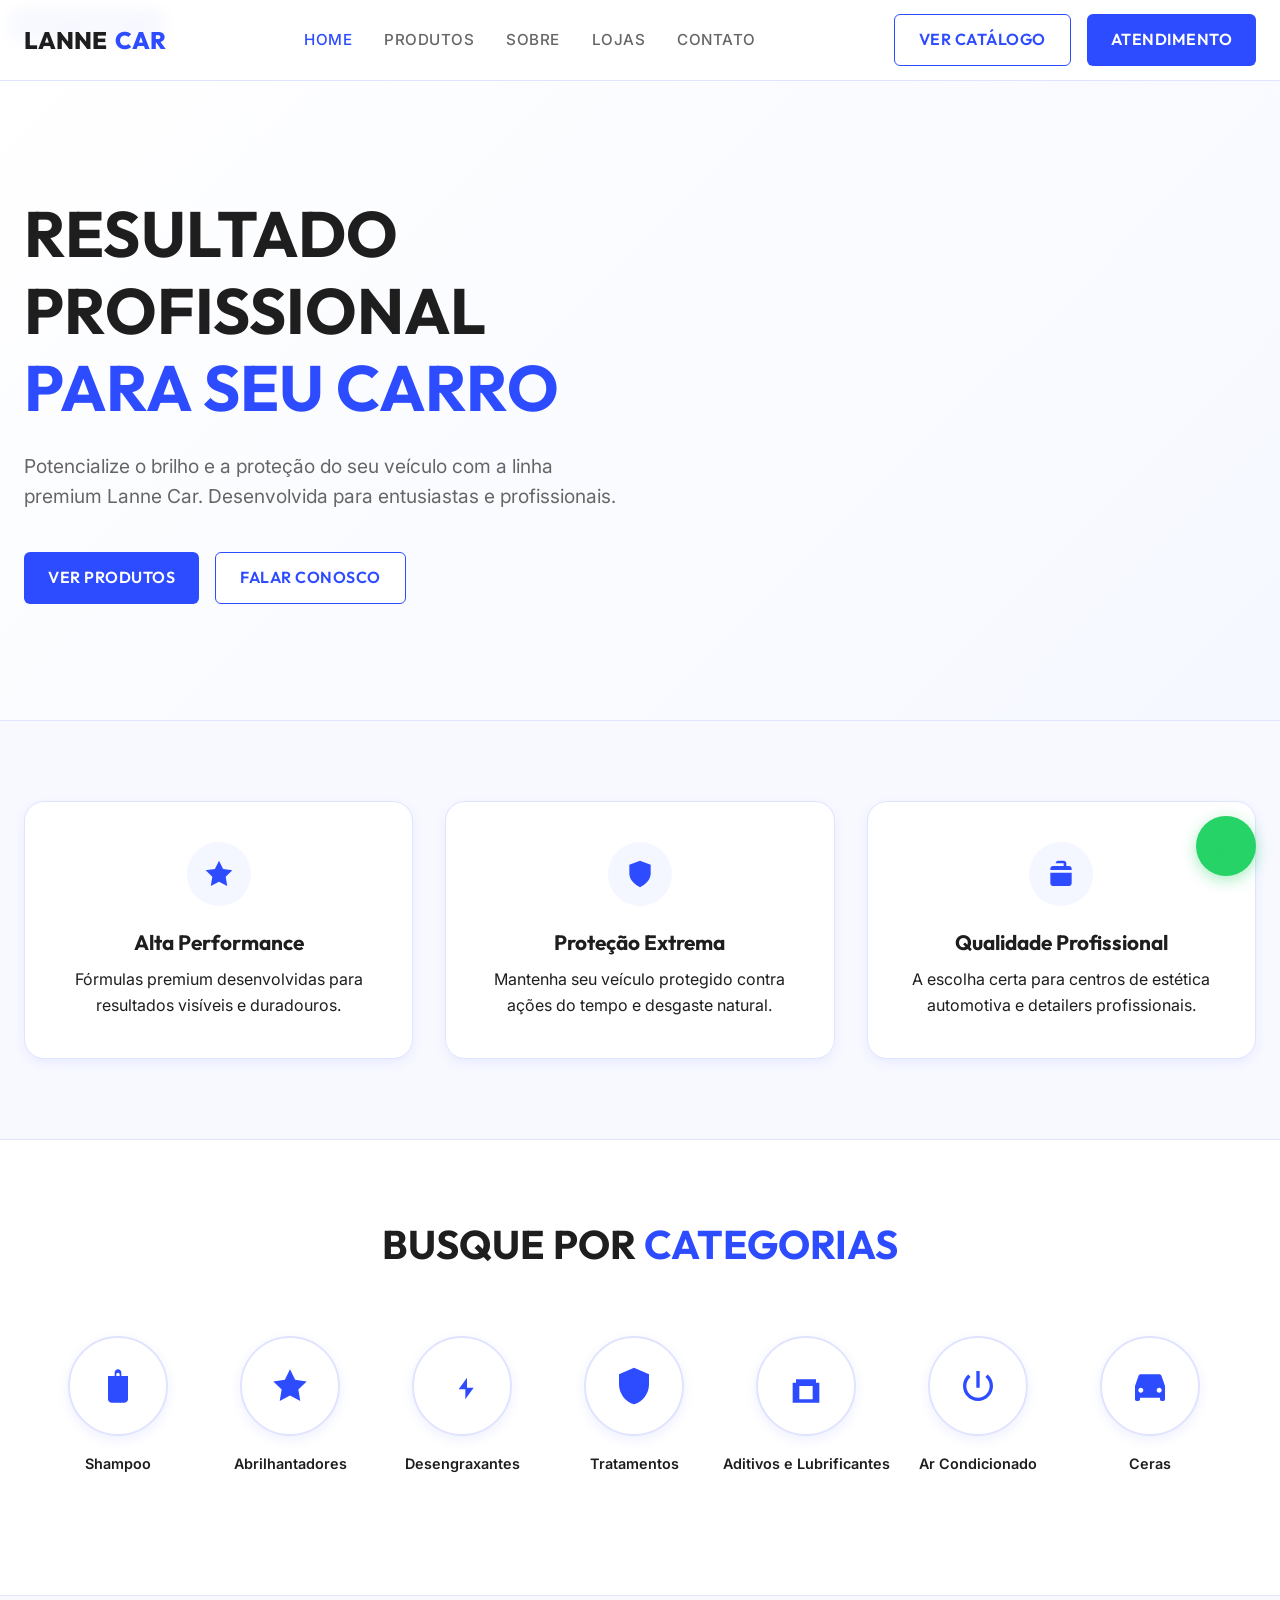
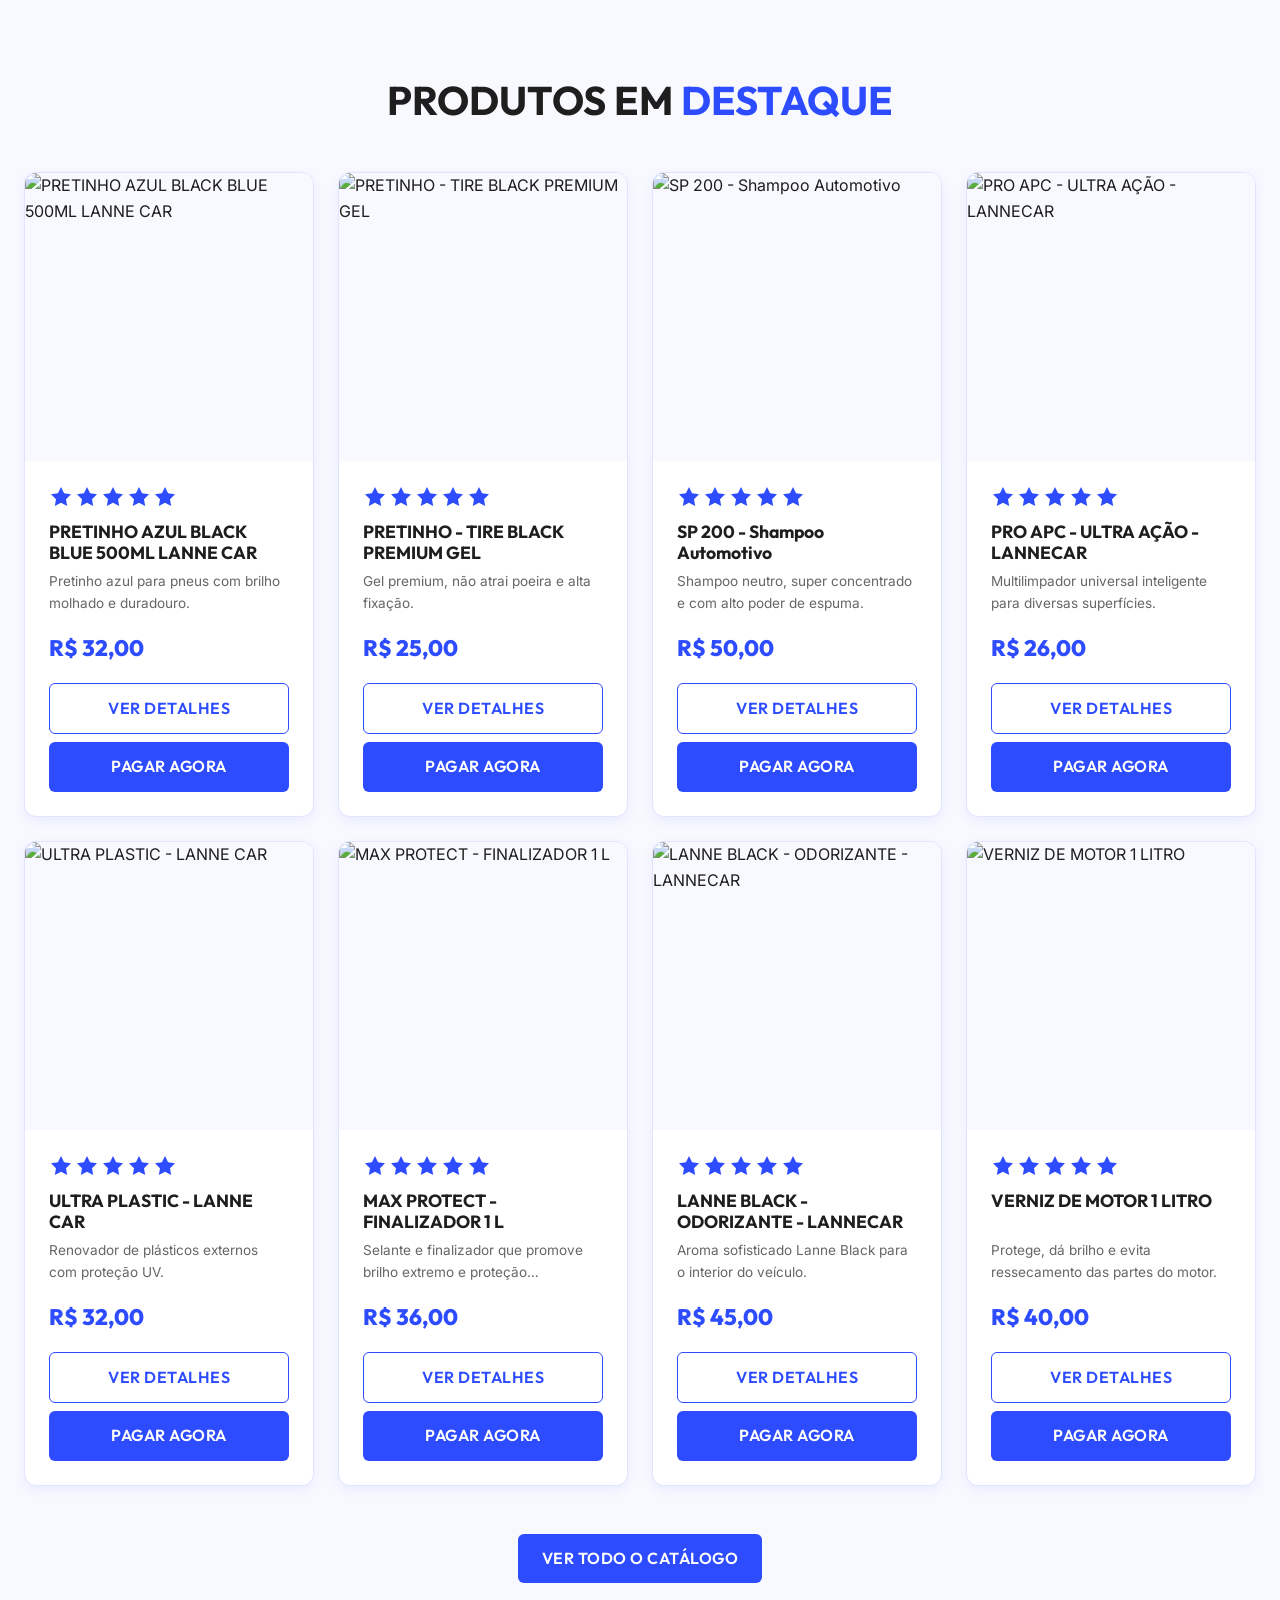
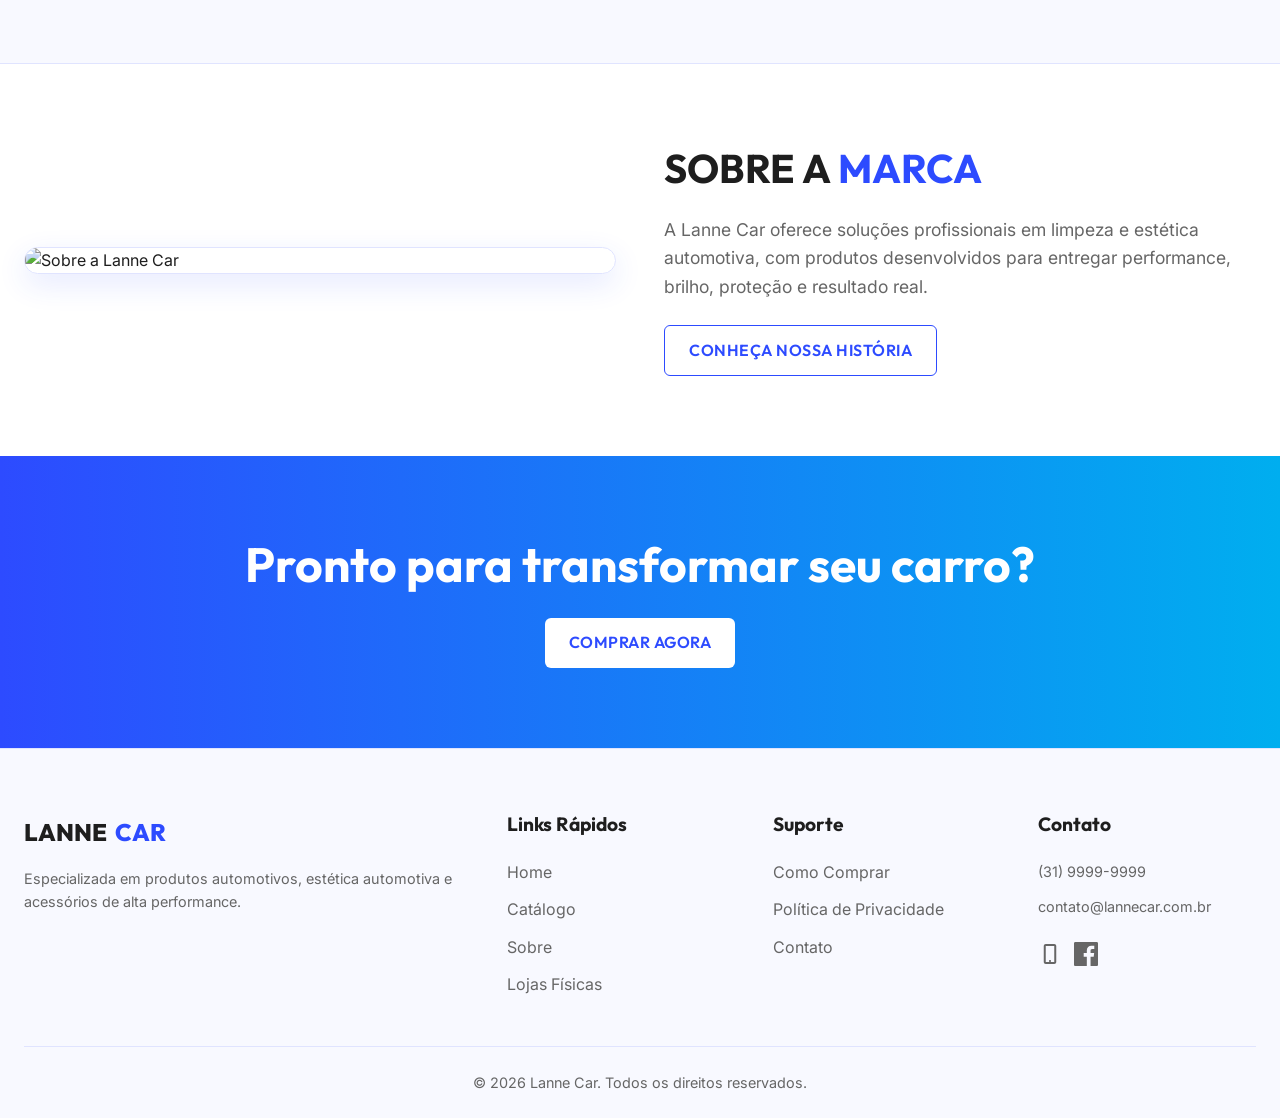
==== index.html @ 8e2ce5c0 "first commit" ====
<!DOCTYPE html>
<html lang="pt-BR">
<head>
  <meta charset="UTF-8">
  <meta name="viewport" content="width=device-width, initial-scale=1.0">
  <title>Lanne Car | Produtos Automotivos de Alta Performance</title>
  
  <meta name="description" content="Lanne Car oferece soluções profissionais em limpeza e estética automotiva. Produtos com alta performance, brilha, proteção e resultado real.">
  <link rel="icon" type="image/png" href="https://scontent.fsdu4-1.fna.fbcdn.net/v/t1.15752-9/660948894_961454283005131_7601419460369613948_n.png?stp=dst-png_s480x480&_nc_cat=104&ccb=1-7&_nc_sid=0024fc&_nc_ohc=mJZyaBDKS7AQ7kNvwHvlDQ8&_nc_oc=Adqmt0sM0Fbmg-bQr2sOGzH-_mkMLDlBms2aUweGAhyrxts8bx9t1x0LIhRByRxDQFmzbzq97hFnvZgyqr-ss69I&_nc_ad=z-m&_nc_cid=1295&_nc_zt=23&_nc_ht=scontent.fsdu4-1.fna&_nc_ss=7a32e&oh=03_Q7cD5AGkzr9L77WL-gCHNC8WJWsJtWjnVPq7baq5R8Hk63WqEA&oe=69F732B8" />
  <link rel="stylesheet" href="style.css">
  <style>
    /* Home specific styles */
    .hero {
      min-height: 80vh;
      display: flex;
      align-items: center;
      background: linear-gradient(135deg, rgba(255,255,255,0.95) 0%, rgba(244,247,255,0.9) 100%), url('https://images.unsplash.com/photo-1601362840469-51e4d8d58785?auto=format&fit=crop&q=80') center/cover no-repeat;
      padding-top: 80px;
    }
    .hero-content {
      max-width: 800px;
    }
    .hero h1 {
      font-size: 4rem;
      margin-bottom: 24px;
      color: var(--color-black);
      text-transform: uppercase;
    }
    .hero h1 span {
      color: var(--color-blue);
      display: block;
    }
    .hero p {
      font-size: 1.2rem;
      color: var(--color-light-gray);
      margin-bottom: 40px;
      max-width: 600px;
    }
    .hero-buttons {
      display: flex;
      gap: 16px;
      flex-wrap: wrap;
    }
    
    .differentials {
      background-color: var(--color-soft-gray);
      border-top: 1px solid var(--color-gray);
      border-bottom: 1px solid var(--color-gray);
    }
    .diff-grid {
      display: grid;
      grid-template-columns: repeat(auto-fit, minmax(280px, 1fr));
      gap: 32px;
    }
    .diff-card {
      text-align: center;
      padding: 40px 32px;
      background-color: var(--color-white);
      border-radius: var(--radius-lg);
      border: 1px solid var(--color-gray);
      box-shadow: var(--shadow);
      transition: var(--transition);
    }
    .diff-card:hover {
      transform: translateY(-5px);
      box-shadow: var(--shadow-lg);
      border-color: var(--color-blue);
    }
    .diff-icon {
      width: 64px;
      height: 64px;
      margin: 0 auto 24px;
      display: flex;
      align-items: center;
      justify-content: center;
      background: var(--color-blue-light);
      border-radius: 50%;
      color: var(--color-blue);
    }
    .diff-icon svg {
      width: 32px;
      height: 32px;
      fill: currentColor;
    }
    .diff-card h3 {
      font-size: 1.3rem;
      margin-bottom: 12px;
      color: var(--color-black);
    }

    .category-showcase {
      display: flex;
      gap: 32px;
      overflow-x: auto;
      padding: 20px 24px 40px;
      scrollbar-width: none;
      -ms-overflow-style: none;
    }
    .category-showcase::-webkit-scrollbar { display: none; }
    
    .cat-circle {
      flex: 0 0 auto;
      width: 140px;
      display: flex;
      flex-direction: column;
      align-items: center;
      gap: 16px;
      text-align: center;
    }
    .cat-img {
      width: 100px;
      height: 100px;
      border-radius: 50%;
      background: var(--color-white);
      border: 2px solid var(--color-gray);
      display: flex;
      align-items: center;
      justify-content: center;
      color: var(--color-blue);
      transition: var(--transition);
      box-shadow: var(--shadow);
    }
    .cat-img svg {
      width: 40px;
      height: 40px;
      fill: currentColor;
    }
    .cat-circle:hover .cat-img {
      border-color: var(--color-blue);
      background: var(--color-blue-light);
      transform: scale(1.1);
    }
    .cat-name {
      font-weight: 600;
      font-size: 0.9rem;
      color: var(--color-black);
      white-space: nowrap;
    }

    .products-grid {
      display: grid;
      grid-template-columns: repeat(auto-fill, minmax(280px, 1fr));
      gap: 24px;
    }

    .cta-banner {
      background: linear-gradient(90deg, var(--color-blue) 0%, var(--color-secondary-blue) 100%);
      padding: 80px 0;
      text-align: center;
      color: white;
    }
    .cta-banner h2 {
      font-size: 3rem;
      margin-bottom: 24px;
    }
    .cta-banner .btn-accent {
      background-color: white;
      color: var(--color-blue);
    }

    @media (max-width: 768px) {
      .hero h1 { font-size: 2.5rem; }
      .category-showcase { justify-content: flex-start; }
    }
  </style>
</head>
<body>

  <!-- Header -->
  <header>
    <div class="container header-container">
      <a href="index.html" class="logo">LANNE<span>CAR</span></a>
      <ul class="nav-menu">
        <li><a href="index.html" class="nav-link active">Home</a></li>
        <li><a href="produtos.html" class="nav-link">Produtos</a></li>
        <li><a href="sobre.html" class="nav-link">Sobre</a></li>
        <li><a href="lojas.html" class="nav-link">Lojas</a></li>
        <li><a href="contato.html" class="nav-link">Contato</a></li>
      </ul>
      <div class="header-actions">
        <a href="produtos.html" class="btn btn-secondary">Ver Catálogo</a>
        <a href="#" class="btn btn-primary js-wpp-link" target="_blank">Atendimento</a>
      </div>
      <button class="mobile-menu-btn">☰</button>
    </div>
  </header>

  <main>
    <!-- Hero Section -->
    <section class="hero">
      <div class="container">
        <div class="hero-content">
          <h1>Resultado profissional <span>para seu carro</span></h1>
          <p>Potencialize o brilho e a proteção do seu veículo com a linha premium Lanne Car. Desenvolvida para entusiastas e profissionais.</p>
          <div class="hero-buttons">
            <a href="produtos.html" class="btn btn-primary">Ver Produtos</a>
            <a href="#" class="btn btn-secondary js-wpp-link" target="_blank">Falar conosco</a>
          </div>
        </div>
      </div>
    </section>

    <!-- Differentials -->
    <section class="section differentials">
      <div class="container">
        <div class="diff-grid">
          <div class="diff-card">
            <div class="diff-icon">
              <svg viewBox="0 0 24 24"><path d="M12 2l3.09 6.26L22 9.27l-5 4.87 1.18 6.88L12 17.77l-6.18 3.25L7 14.14 2 9.27l6.91-1.01L12 2z"/></svg>
            </div>
            <h3>Alta Performance</h3>
            <p>Fórmulas premium desenvolvidas para resultados visíveis e duradouros.</p>
          </div>
          <div class="diff-card">
            <div class="diff-icon">
              <svg viewBox="0 0 24 24"><path d="M12 22s8-4 8-10V5l-8-3-8 3v7c0 6 8 10 8 10z"/></svg>
            </div>
            <h3>Proteção Extrema</h3>
            <p>Mantenha seu veículo protegido contra ações do tempo e desgaste natural.</p>
          </div>
          <div class="diff-card">
            <div class="diff-icon">
              <svg viewBox="0 0 24 24"><path d="M18 6h-2V4c0-1.1-.9-2-2-2h-4c-1.1 0-2 .9-2 2v2H6c-1.1 0-2 .9-2 2v1h16V8c0-1.1-.9-2-2-2zM8 4h6v2H8V4zm12 7H4v8c0 1.1.9 2 2 2h12c1.1 0 2-.9 2-2v-8z"/></svg>
            </div>
            <h3>Qualidade Profissional</h3>
            <p>A escolha certa para centros de estética automotiva e detailers profissionais.</p>
          </div>
        </div>
      </div>
    </section>

    <!-- Categories Showcase -->
    <section class="section">
      <div class="container">
        <h2 class="section-title">Busque por <span>Categorias</span></h2>
        <div class="category-showcase" id="home-categories">
          <!-- Rendered via JS -->
        </div>
      </div>
    </section>

    <!-- Featured Products -->
    <section class="section" style="background-color: var(--color-soft-gray); border-top: 1px solid var(--color-gray); border-bottom: 1px solid var(--color-gray);">
      <div class="container">
        <h2 class="section-title">Produtos em <span>Destaque</span></h2>
        <div class="products-grid" id="featured-products">
          <!-- Rendered via JS -->
        </div>
        <div style="text-align: center; margin-top: 48px;">
          <a href="produtos.html" class="btn btn-primary">Ver todo o catálogo</a>
        </div>
      </div>
    </section>

    <!-- About Section -->
    <section class="section">
      <div class="container" style="display: flex; gap: 48px; align-items: center; flex-wrap: wrap;">
        <div style="flex: 1; min-width: 300px;">
          <img src="https://images.unsplash.com/photo-1600705722908-bab1e61c0b4d?auto=format&fit=crop&q=80" alt="Sobre a Lanne Car" style="border-radius: var(--radius-lg); border: 1px solid var(--color-gray); box-shadow: var(--shadow-lg);">
        </div>
        <div style="flex: 1; min-width: 300px;">
          <h2 class="section-title" style="text-align: left; margin-bottom: 24px;">Sobre a <span>Marca</span></h2>
          <p style="font-size: 1.1rem; color: var(--color-light-gray); margin-bottom: 24px;">A Lanne Car oferece soluções profissionais em limpeza e estética automotiva, com produtos desenvolvidos para entregar performance, brilho, proteção e resultado real.</p>
          <a href="sobre.html" class="btn btn-secondary">Conheça nossa história</a>
        </div>
      </div>
    </section>

    <!-- CTA Final -->
    <section class="cta-banner">
      <div class="container">
        <h2>Pronto para transformar seu carro?</h2>
        <a href="produtos.html" class="btn btn-accent">Comprar Agora</a>
      </div>
    </section>
  </main>

  <!-- Footer -->
  <footer>
    <div class="container">
      <div class="footer-grid">
        <div class="footer-col">
          <a href="index.html" class="logo" style="margin-bottom: 16px;">LANNE<span>CAR</span></a>
          <p style="color: var(--color-light-gray); font-size: 0.9rem;">Especializada em produtos automotivos, estética automotiva e acessórios de alta performance.</p>
        </div>
        <div class="footer-col">
          <h3>Links Rápidos</h3>
          <div class="footer-links">
            <a href="index.html">Home</a>
            <a href="produtos.html">Catálogo</a>
            <a href="sobre.html">Sobre</a>
            <a href="lojas.html">Lojas Físicas</a>
          </div>
        </div>
        <div class="footer-col">
          <h3>Suporte</h3>
          <div class="footer-links">
            <a href="como-comprar.html">Como Comprar</a>
            <a href="politica.html">Política de Privacidade</a>
            <a href="contato.html">Contato</a>
          </div>
        </div>
        <div class="footer-col">
          <h3>Contato</h3>
          <div class="footer-links">
            <p style="color: var(--color-light-gray); font-size: 0.9rem;">(31) 9999-9999</p>
            <p style="color: var(--color-light-gray); font-size: 0.9rem;">contato@lannecar.com.br</p>
            <div style="display: flex; gap: 12px; margin-top: 12px; color: var(--color-blue);">
              <a href="#" style="width: 24px; height: 24px;">
                <svg viewBox="0 0 24 24" fill="currentColor"><path d="M7.75 2h8.5c1.1 0 2 .9 2 2v16c0 1.1-.9 2-2 2h-8.5c-1.1 0-2-.9-2-2V4c0-1.1.9-2 2-2zm0 2v16h8.5V4h-8.5zM12 18c.55 0 1 .45 1 1s-.45 1-1 1-1-.45-1-1 .45-1 1-1z"/></svg>
              </a>
              <a href="#" style="width: 24px; height: 24px;">
                <svg viewBox="0 0 24 24" fill="currentColor"><path d="M22.675 0h-21.35c-.732 0-1.325.593-1.325 1.325v21.351c0 .731.593 1.324 1.325 1.324h11.495v-9.294h-3.128v-3.622h3.128v-2.671c0-3.1 1.893-4.788 4.659-4.788 1.325 0 2.463.099 2.795.143v3.24l-1.918.001c-1.504 0-1.795.715-1.795 1.763v2.313h3.587l-.467 3.622h-3.12v9.293h6.116c.73 0 1.323-.593 1.323-1.325v-21.35c0-.732-.593-1.325-1.325-1.325z"/></svg>
              </a>
            </div>
          </div>
        </div>
      </div>
      <div class="footer-bottom">
        <p>&copy; 2026 Lanne Car. Todos os direitos reservados.</p>
      </div>
    </div>
  </footer>

  <script src="products.js"></script>
  <script src="script.js"></script>
  <script>
    document.addEventListener('DOMContentLoaded', () => {
      // Load Categories Showcase
      const showcaseContainer = document.getElementById('home-categories');
      const showcaseCategories = [
        "Shampoo", "Abrilhantadores", "Desengraxantes", "Tratamentos", 
        "Aditivos e Lubrificantes", "Ar Condicionado", "Ceras", "Outros"
      ];
      
      const categoryIcons = {
        "Shampoo": `<svg viewBox="0 0 24 24"><path d="M12 2c-1.1 0-2 .9-2 2v2H6v14c0 1.1.9 2 2 2h8c1.1 0 2-.9 2-2V6h-4V4c0-1.1-.9-2-2-2zM12 4c.55 0 1 .45 1 1v1h-2V5c0-.55.45-1 1-1z"/></svg>`,
        "Abrilhantadores": `<svg viewBox="0 0 24 24"><path d="M12 2l3.09 6.26L22 9.27l-5 4.87 1.18 6.88L12 17.77l-6.18 3.25L7 14.14 2 9.27l6.91-1.01L12 2z"/></svg>`,
        "Desengraxantes": `<svg viewBox="0 0 24 24"><path d="M19 13h-4V7l-5 7h4v6l5-7z"/></svg>`,
        "Tratamentos": `<svg viewBox="0 0 24 24"><path d="M12 1L3 5v6c0 5.55 3.84 10.74 9 12 5.16-1.26 9-6.45 9-12V5l-9-4z"/></svg>`,
        "Aditivos e Lubrificantes": `<svg viewBox="0 0 24 24"><path d="M18 10V8H6v2H4v12h16V10h-2zM8 12h8v8H8v-8z"/></svg>`,
        "Ar Condicionado": `<svg viewBox="0 0 24 24"><path d="M13 3h-2v10h2V3zm4.83 2.17l-1.42 1.42C17.99 7.86 19 9.81 19 12c0 3.87-3.13 7-7 7s-7-3.13-7-7c0-2.19 1.01-4.14 2.58-5.42L6.17 5.17C4.23 6.82 3 9.26 3 12c0 4.97 4.03 9 9 9s9-4.03 9-9c0-2.74-1.23-5.18-3.17-6.83z"/></svg>`,
        "Ceras": `<svg viewBox="0 0 24 24"><path d="M18.92 6.01C18.72 5.42 18.16 5 17.5 5h-11c-.66 0-1.21.42-1.42 1.01L3 12v8c0 .55.45 1 1 1h1c.55 0 1-.45 1-1v-1h12v1c0 .55.45 1 1 1h1c.55 0 1-.45 1-1v-8l-2.08-5.99zM6.5 16c-.83 0-1.5-.67-1.5-1.5S5.67 13 6.5 13s1.5.67 1.5 1.5S7.33 16 6.5 16zm11 0c-.83 0-1.5-.67-1.5-1.5s.67-1.5 1.5-1.5 1.5.67 1.5 1.5-.67 1.5-1.5 1.5z"/></svg>`,
        "Outros": `<svg viewBox="0 0 24 24"><path d="M20 6h-8l-2-2H4c-1.1 0-1.99.9-1.99 2L2 18c0 1.1.9 2 2 2h16c1.1 0 2-.9 2-2V8c0-1.1-.9-2-2-2z"/></svg>`
      };
      
      showcaseCategories.forEach(cat => {
        const link = document.createElement('a');
        link.href = `produtos.html?categoria=${encodeURIComponent(cat)}`;
        link.className = 'cat-circle';
        link.innerHTML = `
          <div class="cat-img">${categoryIcons[cat] || `<svg viewBox="0 0 24 24"><path d="M12 2l3.09 6.26L22 9.27l-5 4.87 1.18 6.88L12 17.77l-6.18 3.25L7 14.14 2 9.27l6.91-1.01L12 2z"/></svg>`}</div>
          <div class="cat-name">${cat}</div>
        `;
        showcaseContainer.appendChild(link);
      });

      // Load Featured Products (limit 8)
      const featuredContainer = document.getElementById('featured-products');
      const featuredProds = lanneProducts.filter(p => p.featured).slice(0, 8);
      
      featuredProds.forEach(product => {
        featuredContainer.innerHTML += createProductCardHTML(product);
      });
    });
  </script>
</body>
</html>
---- style.css ----
@import url('https://fonts.googleapis.com/css2?family=Outfit:wght@300;400;600;700;800&family=Inter:wght@400;500;600&display=swap');

:root {
  --color-blue: #2D4BFF;
  --color-secondary-blue: #00AEEF;
  --color-blue-dark: #1A35CF;
  --color-blue-light: #F4F7FF;
  --color-white: #FFFFFF;
  --color-black: #1E1E1E;
  --color-gray: #E0E4FF;
  --color-light-gray: #666666;
  --color-soft-gray: #F8F9FF;

  --font-heading: 'Outfit', sans-serif;
  --font-body: 'Inter', sans-serif;

  --transition: all 0.3s ease;
  --radius: 12px;
  --radius-sm: 6px;
  --radius-lg: 20px;
  --shadow: 0 4px 12px rgba(45, 75, 255, 0.08);
  --shadow-lg: 0 10px 30px rgba(45, 75, 255, 0.12);
}

* {
  margin: 0;
  padding: 0;
  box-sizing: border-box;
}

body {
  font-family: var(--font-body);
  background-color: var(--color-white);
  color: var(--color-black);
  line-height: 1.6;
  overflow-x: hidden;
}

h1, h2, h3, h4, h5, h6 {
  font-family: var(--font-heading);
  font-weight: 700;
  line-height: 1.2;
}

a {
  text-decoration: none;
  color: inherit;
  transition: var(--transition);
}

ul {
  list-style: none;
}

img {
  max-width: 100%;
  height: auto;
  display: block;
}

/* Base Components */
.container {
  width: 100%;
  max-width: 1280px;
  margin: 0 auto;
  padding: 0 24px;
}

/* Buttons */
.btn {
  display: inline-flex;
  align-items: center;
  justify-content: center;
  padding: 12px 24px;
  border-radius: var(--radius-sm);
  font-family: var(--font-heading);
  font-weight: 600;
  font-size: 1rem;
  letter-spacing: 0.5px;
  cursor: pointer;
  transition: var(--transition);
  border: none;
  gap: 8px;
  text-transform: uppercase;
}

.btn-primary {
  background-color: var(--color-blue);
  color: var(--color-white);
}

.btn-primary:hover {
  background-color: var(--color-blue-dark);
  box-shadow: 0 4px 15px rgba(45, 75, 255, 0.3);
}

.btn-secondary {
  background-color: var(--color-white);
  color: var(--color-blue);
  border: 1px solid var(--color-blue);
}

.btn-secondary:hover {
  background-color: var(--color-blue-light);
}

.btn-accent {
  background-color: var(--color-blue);
  color: var(--color-white);
}

.btn-accent:hover {
  background-color: var(--color-blue-dark);
}

.btn-whatsapp {
  background-color: #25D366;
  color: var(--color-white);
  border-radius: var(--radius-sm);
}
.btn-whatsapp:hover {
  background-color: #20BA56;
  box-shadow: 0 4px 15px rgba(37, 211, 102, 0.3);
}

/* Header */
header {
  position: fixed;
  top: 0;
  width: 100%;
  background-color: rgba(255, 255, 255, 0.95);
  backdrop-filter: blur(10px);
  z-index: 1000;
  border-bottom: 1px solid var(--color-gray);
}

.header-container {
  display: flex;
  justify-content: space-between;
  align-items: center;
  height: 80px;
}

.logo {
  font-family: var(--font-heading);
  font-weight: 800;
  font-size: 1.5rem;
  color: var(--color-black);
  display: flex;
  align-items: center;
  gap: 8px;
}
.logo span {
  color: var(--color-blue);
}

.nav-menu {
  display: flex;
  gap: 32px;
}

.nav-link {
  font-weight: 500;
  color: var(--color-light-gray);
  font-size: 0.95rem;
  text-transform: uppercase;
  letter-spacing: 0.5px;
}

.nav-link:hover, .nav-link.active {
  color: var(--color-blue);
}

.header-actions {
  display: flex;
  gap: 16px;
}

.mobile-menu-btn {
  display: none;
  background: none;
  border: none;
  color: var(--color-black);
  font-size: 1.5rem;
  cursor: pointer;
}

/* Section base */
.section {
  padding: 80px 0;
}

.section-title {
  text-align: center;
  font-size: 2.5rem;
  margin-bottom: 48px;
  text-transform: uppercase;
  color: var(--color-black);
}
.section-title span {
  color: var(--color-blue);
}

/* Cards */
.product-card {
  background-color: var(--color-white);
  border-radius: var(--radius);
  overflow: hidden;
  transition: var(--transition);
  border: 1px solid var(--color-gray);
  display: flex;
  flex-direction: column;
  box-shadow: var(--shadow);
}

.product-card:hover {
  transform: translateY(-5px);
  box-shadow: var(--shadow-lg);
  border-color: var(--color-blue);
}

.product-img-wrap {
  position: relative;
  width: 100%;
  aspect-ratio: 1;
  overflow: hidden;
  background-color: var(--color-soft-gray);
  display: flex;
  align-items: center;
  justify-content: center;
}
.product-img-wrap img {
  width: 100%;
  height: 100%;
  object-fit: cover;
  transition: var(--transition);
}
.product-card:hover .product-img-wrap img {
  transform: scale(1.05);
}

.product-category {
  position: absolute;
  top: 12px;
  left: 12px;
  background-color: var(--color-blue);
  color: #fff;
  padding: 4px 8px;
  font-size: 0.75rem;
  font-weight: 600;
  border-radius: var(--radius-sm);
  text-transform: uppercase;
  font-family: var(--font-heading);
  z-index: 1;
}

.product-info {
  padding: 24px;
  display: flex;
  flex-direction: column;
  flex-grow: 1;
}

.product-stars {
  color: var(--color-blue);
  margin-bottom: 12px;
  font-size: 0.9rem;
  display: flex;
  gap: 2px;
}

.product-title {
  font-size: 1.1rem;
  margin-bottom: 8px;
  color: var(--color-black);
  display: -webkit-box;
  -webkit-line-clamp: 2;
  line-clamp: 2;
  -webkit-box-orient: vertical;
  overflow: hidden;
  min-height: 2.64rem;
}

.product-desc {
  font-size: 0.85rem;
  color: var(--color-light-gray);
  margin-bottom: 16px;
  display: -webkit-box;
  -webkit-line-clamp: 2;
  line-clamp: 2;
  -webkit-box-orient: vertical;
  overflow: hidden;
  flex-grow: 1;
}

.product-price {
  font-size: 1.4rem;
  font-weight: 800;
  color: var(--color-blue);
  font-family: var(--font-heading);
  margin-bottom: 16px;
}

.product-actions {
  display: flex;
  flex-direction: column;
  gap: 8px;
}

/* Icons */
.icon-svg {
  width: 24px;
  height: 24px;
  fill: currentColor;
}

/* Floating WhatsApp */
.floating-wpp {
  position: fixed;
  bottom: 24px;
  right: 24px;
  background-color: #25D366;
  color: var(--color-white);
  width: 60px;
  height: 60px;
  border-radius: 50%;
  display: flex;
  align-items: center;
  justify-content: center;
  font-size: 32px;
  box-shadow: 0 4px 15px rgba(37, 211, 102, 0.4);
  z-index: 1000;
  transition: var(--transition);
}
.floating-wpp:hover {
  transform: scale(1.1);
}

/* Footer */
footer {
  background-color: var(--color-soft-gray);
  padding: 64px 0 24px;
  border-top: 1px solid var(--color-gray);
  color: var(--color-black);
}
.footer-grid {
  display: grid;
  grid-template-columns: 2fr 1fr 1fr 1fr;
  gap: 48px;
  margin-bottom: 48px;
}
.footer-col h3 {
  font-size: 1.2rem;
  margin-bottom: 24px;
  color: var(--color-black);
}
.footer-links {
  display: flex;
  flex-direction: column;
  gap: 12px;
}
.footer-links a {
  color: var(--color-light-gray);
}
.footer-links a:hover {
  color: var(--color-blue);
}
.footer-bottom {
  text-align: center;
  padding-top: 24px;
  border-top: 1px solid var(--color-gray);
  color: var(--color-light-gray);
  font-size: 0.9rem;
}

/* Responsive */
@media (max-width: 992px) {
  .nav-menu {
    display: none;
  }
  .mobile-menu-btn {
    display: block;
  }
  .header-actions .btn {
    display: none;
  }
  .nav-menu {
    display: none;
    flex-direction: column;
    position: absolute;
    top: 80px;
    left: 0;
    width: 100%;
    background-color: var(--color-white);
    padding: 24px;
    border-bottom: 1px solid var(--color-gray);
    box-shadow: var(--shadow-lg);
    z-index: 1000;
  }
  .nav-menu.show {
    display: flex;
  }
  .nav-menu li {
    margin-bottom: 16px;
  }
  .nav-menu li:last-child {
    margin-bottom: 0;
  }
  .nav-link {
    font-size: 1.1rem;
    display: block;
  }
  .footer-grid {
    grid-template-columns: 1fr 1fr;
  }
}
@media (max-width: 576px) {
  .footer-grid {
    grid-template-columns: 1fr;
  }
  .section-title {
    font-size: 2rem;
  }
  .hero-buttons {
    flex-direction: column;
  }
  .hero-buttons .btn {
    width: 100%;
  }
}
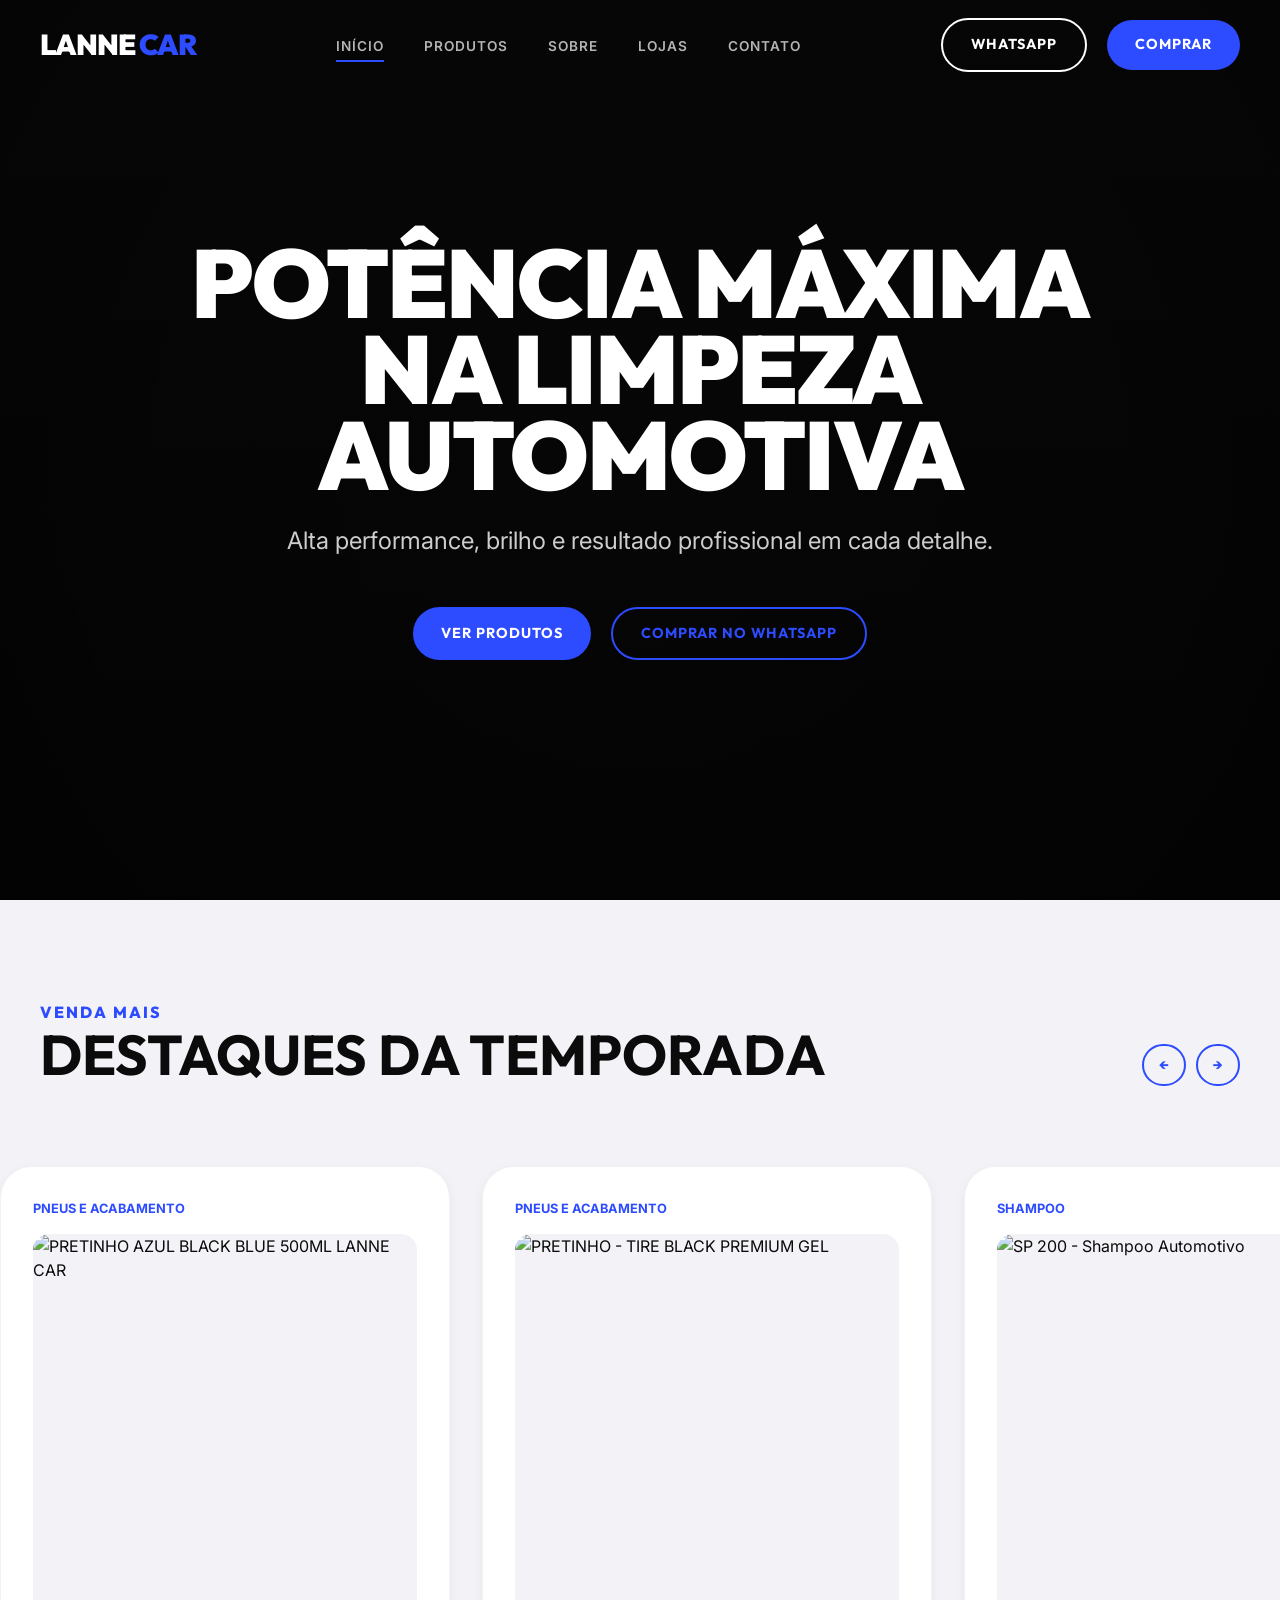
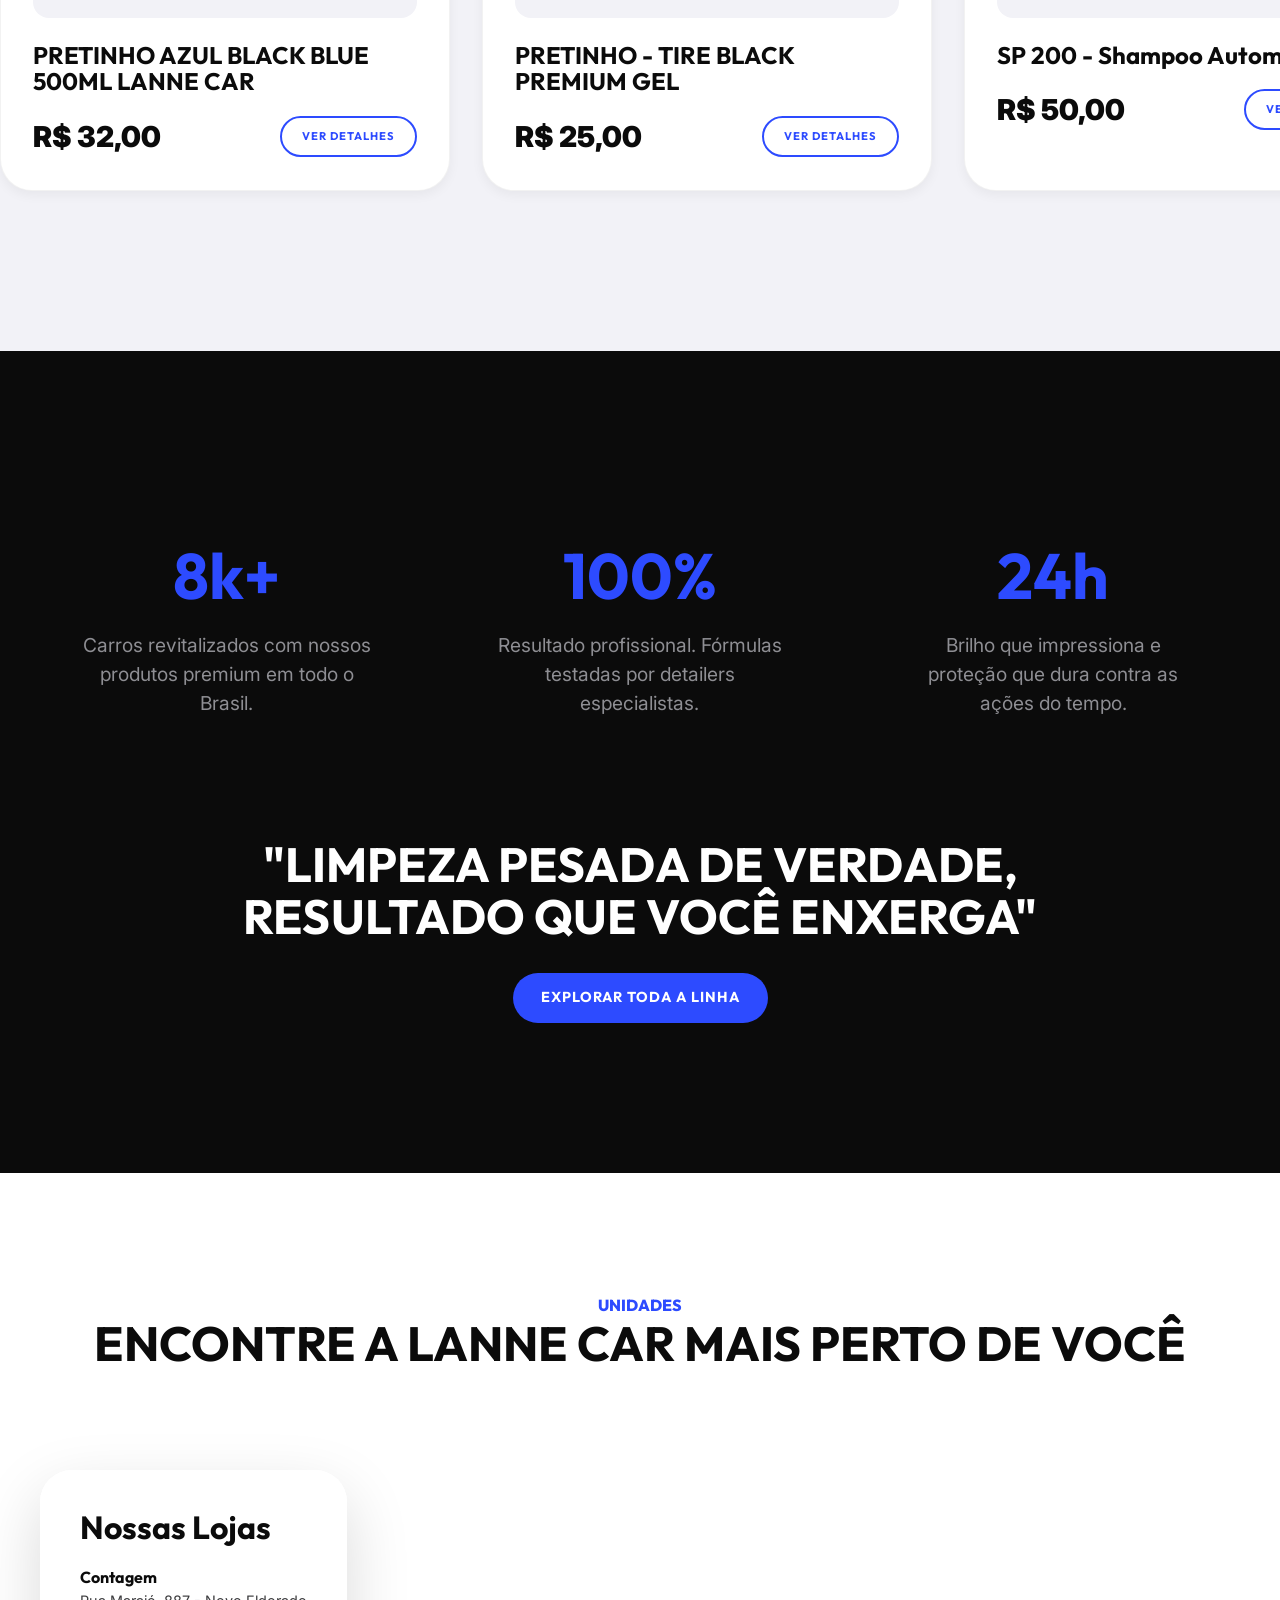
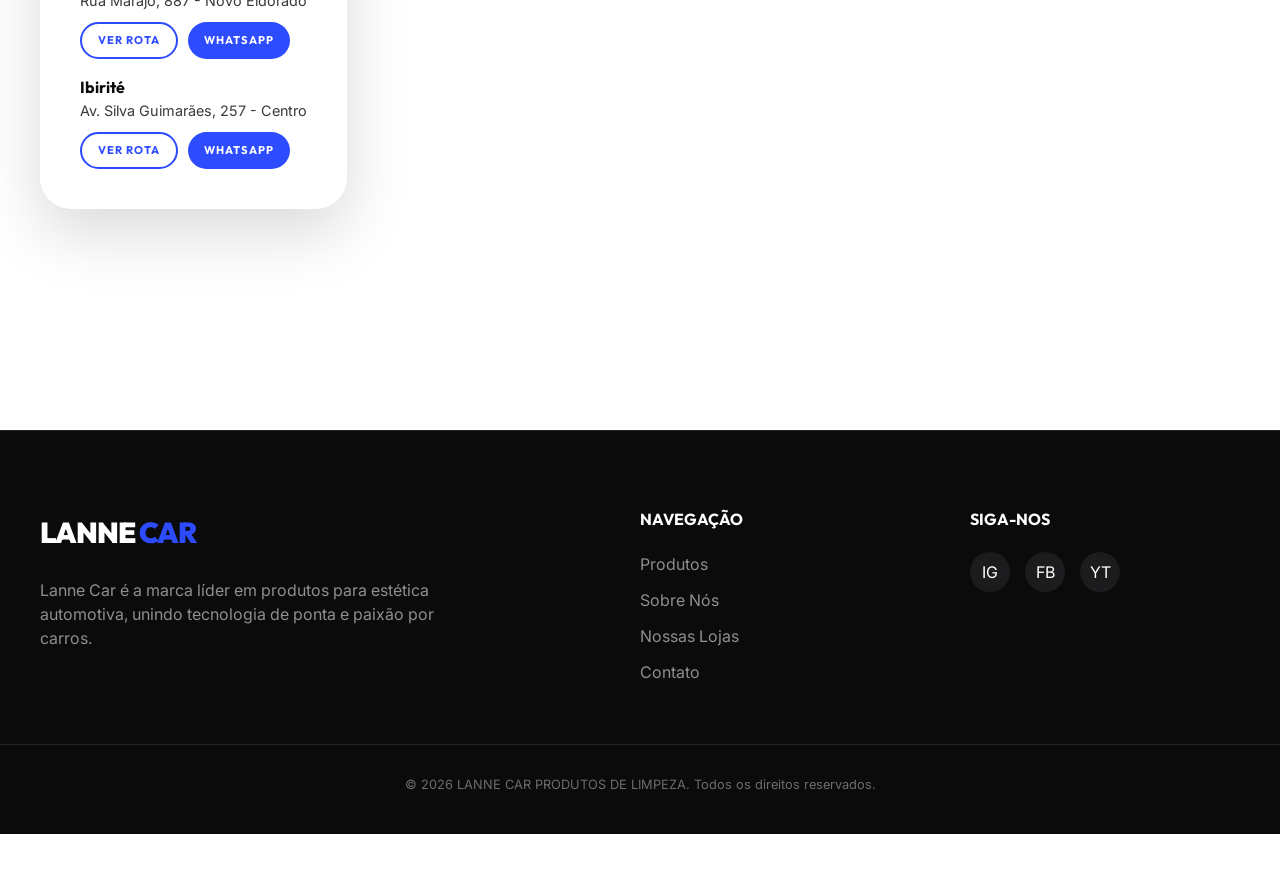
==== commit 62a00b32: "atualização do site" ====
--- a/index.html
+++ b/index.html
@@ -3,366 +3,186 @@
 <head>
   <meta charset="UTF-8">
   <meta name="viewport" content="width=device-width, initial-scale=1.0">
-  <title>Lanne Car | Produtos Automotivos de Alta Performance</title>
+  <title>Lanne Car | Potência Máxima na Limpeza Automotiva</title>
   
-  <meta name="description" content="Lanne Car oferece soluções profissionais em limpeza e estética automotiva. Produtos com alta performance, brilha, proteção e resultado real.">
+  <meta name="description" content="Lanne Car oferece o que há de mais moderno em limpeza técnica e estética automotiva. Brilho extremo, proteção e resultado profissional.">
   <link rel="icon" type="image/png" href="https://scontent.fsdu4-1.fna.fbcdn.net/v/t1.15752-9/660948894_961454283005131_7601419460369613948_n.png?stp=dst-png_s480x480&_nc_cat=104&ccb=1-7&_nc_sid=0024fc&_nc_ohc=mJZyaBDKS7AQ7kNvwHvlDQ8&_nc_oc=Adqmt0sM0Fbmg-bQr2sOGzH-_mkMLDlBms2aUweGAhyrxts8bx9t1x0LIhRByRxDQFmzbzq97hFnvZgyqr-ss69I&_nc_ad=z-m&_nc_cid=1295&_nc_zt=23&_nc_ht=scontent.fsdu4-1.fna&_nc_ss=7a32e&oh=03_Q7cD5AGkzr9L77WL-gCHNC8WJWsJtWjnVPq7baq5R8Hk63WqEA&oe=69F732B8" />
+  
+  <!-- styles -->
   <link rel="stylesheet" href="style.css">
-  <style>
-    /* Home specific styles */
-    .hero {
-      min-height: 80vh;
-      display: flex;
-      align-items: center;
-      background: linear-gradient(135deg, rgba(255,255,255,0.95) 0%, rgba(244,247,255,0.9) 100%), url('https://images.unsplash.com/photo-1601362840469-51e4d8d58785?auto=format&fit=crop&q=80') center/cover no-repeat;
-      padding-top: 80px;
-    }
-    .hero-content {
-      max-width: 800px;
-    }
-    .hero h1 {
-      font-size: 4rem;
-      margin-bottom: 24px;
-      color: var(--color-black);
-      text-transform: uppercase;
-    }
-    .hero h1 span {
-      color: var(--color-blue);
-      display: block;
-    }
-    .hero p {
-      font-size: 1.2rem;
-      color: var(--color-light-gray);
-      margin-bottom: 40px;
-      max-width: 600px;
-    }
-    .hero-buttons {
-      display: flex;
-      gap: 16px;
-      flex-wrap: wrap;
-    }
-    
-    .differentials {
-      background-color: var(--color-soft-gray);
-      border-top: 1px solid var(--color-gray);
-      border-bottom: 1px solid var(--color-gray);
-    }
-    .diff-grid {
-      display: grid;
-      grid-template-columns: repeat(auto-fit, minmax(280px, 1fr));
-      gap: 32px;
-    }
-    .diff-card {
-      text-align: center;
-      padding: 40px 32px;
-      background-color: var(--color-white);
-      border-radius: var(--radius-lg);
-      border: 1px solid var(--color-gray);
-      box-shadow: var(--shadow);
-      transition: var(--transition);
-    }
-    .diff-card:hover {
-      transform: translateY(-5px);
-      box-shadow: var(--shadow-lg);
-      border-color: var(--color-blue);
-    }
-    .diff-icon {
-      width: 64px;
-      height: 64px;
-      margin: 0 auto 24px;
-      display: flex;
-      align-items: center;
-      justify-content: center;
-      background: var(--color-blue-light);
-      border-radius: 50%;
-      color: var(--color-blue);
-    }
-    .diff-icon svg {
-      width: 32px;
-      height: 32px;
-      fill: currentColor;
-    }
-    .diff-card h3 {
-      font-size: 1.3rem;
-      margin-bottom: 12px;
-      color: var(--color-black);
-    }
-
-    .category-showcase {
-      display: flex;
-      gap: 32px;
-      overflow-x: auto;
-      padding: 20px 24px 40px;
-      scrollbar-width: none;
-      -ms-overflow-style: none;
-    }
-    .category-showcase::-webkit-scrollbar { display: none; }
-    
-    .cat-circle {
-      flex: 0 0 auto;
-      width: 140px;
-      display: flex;
-      flex-direction: column;
-      align-items: center;
-      gap: 16px;
-      text-align: center;
-    }
-    .cat-img {
-      width: 100px;
-      height: 100px;
-      border-radius: 50%;
-      background: var(--color-white);
-      border: 2px solid var(--color-gray);
-      display: flex;
-      align-items: center;
-      justify-content: center;
-      color: var(--color-blue);
-      transition: var(--transition);
-      box-shadow: var(--shadow);
-    }
-    .cat-img svg {
-      width: 40px;
-      height: 40px;
-      fill: currentColor;
-    }
-    .cat-circle:hover .cat-img {
-      border-color: var(--color-blue);
-      background: var(--color-blue-light);
-      transform: scale(1.1);
-    }
-    .cat-name {
-      font-weight: 600;
-      font-size: 0.9rem;
-      color: var(--color-black);
-      white-space: nowrap;
-    }
-
-    .products-grid {
-      display: grid;
-      grid-template-columns: repeat(auto-fill, minmax(280px, 1fr));
-      gap: 24px;
-    }
-
-    .cta-banner {
-      background: linear-gradient(90deg, var(--color-blue) 0%, var(--color-secondary-blue) 100%);
-      padding: 80px 0;
-      text-align: center;
-      color: white;
-    }
-    .cta-banner h2 {
-      font-size: 3rem;
-      margin-bottom: 24px;
-    }
-    .cta-banner .btn-accent {
-      background-color: white;
-      color: var(--color-blue);
-    }
-
-    @media (max-width: 768px) {
-      .hero h1 { font-size: 2.5rem; }
-      .category-showcase { justify-content: flex-start; }
-    }
-  </style>
+  <link rel="stylesheet" href="https://unpkg.com/leaflet@1.9.4/dist/leaflet.css" />
 </head>
 <body>
 
+  <!-- Menu Mobile Overlay -->
+  <div class="menu-overlay" id="mobile-menu">
+    <button class="menu-close" id="close-menu">&times;</button>
+    <div class="container">
+      <nav class="mobile-nav">
+        <a href="index.html" class="mobile-link"><span>01</span> HOME</a>
+        <a href="produtos.html" class="mobile-link"><span>02</span> PRODUTOS</a>
+        <a href="sobre.html" class="mobile-link"><span>03</span> SOBRE</a>
+        <a href="lojas.html" class="mobile-link"><span>04</span> ONDE ENCONTRAR</a>
+        <a href="contato.html" class="mobile-link"><span>05</span> CONTATO</a>
+      </nav>
+      <div style="margin-top: 60px;">
+        <a href="#" class="btn btn-primary js-wpp-link" target="_blank" style="width: 100%;">FALAR NO WHATSAPP</a>
+      </div>
+    </div>
+  </div>
+
   <!-- Header -->
-  <header>
-    <div class="container header-container">
+  <header class="dark-hero" id="main-header">
+    <div class="container header-inner">
       <a href="index.html" class="logo">LANNE<span>CAR</span></a>
       <ul class="nav-menu">
-        <li><a href="index.html" class="nav-link active">Home</a></li>
+        <li><a href="index.html" class="nav-link active">Início</a></li>
         <li><a href="produtos.html" class="nav-link">Produtos</a></li>
         <li><a href="sobre.html" class="nav-link">Sobre</a></li>
         <li><a href="lojas.html" class="nav-link">Lojas</a></li>
         <li><a href="contato.html" class="nav-link">Contato</a></li>
       </ul>
       <div class="header-actions">
-        <a href="produtos.html" class="btn btn-secondary">Ver Catálogo</a>
-        <a href="#" class="btn btn-primary js-wpp-link" target="_blank">Atendimento</a>
+        <a href="#" class="btn btn-outline js-wpp-link" target="_blank">WhatsApp</a>
+        <a href="produtos.html" class="btn btn-primary">Comprar</a>
+        <button id="open-menu" style="background:none; border:none; color:inherit; font-size: 1.5rem; cursor:pointer; display:none;" class="mobile-only-btn">☰</button>
       </div>
-      <button class="mobile-menu-btn">☰</button>
     </div>
   </header>
 
   <main>
-    <!-- Hero Section -->
+    <!-- Hero Cinematográfico -->
     <section class="hero">
-      <div class="container">
-        <div class="hero-content">
-          <h1>Resultado profissional <span>para seu carro</span></h1>
-          <p>Potencialize o brilho e a proteção do seu veículo com a linha premium Lanne Car. Desenvolvida para entusiastas e profissionais.</p>
-          <div class="hero-buttons">
-            <a href="produtos.html" class="btn btn-primary">Ver Produtos</a>
-            <a href="#" class="btn btn-secondary js-wpp-link" target="_blank">Falar conosco</a>
-          </div>
+      <video class="hero-video" autoplay muted loop playsinline>
+        <source src="https://images.pexels.com/video-files/3011311/3011311-uhd_2560_1440_24fps.mp4" type="video/mp4">
+        Seu navegador não suporta vídeos.
+      </video>
+      <div class="hero-overlay"></div>
+      <div class="container hero-content">
+        <h1>POTÊNCIA MÁXIMA NA LIMPEZA AUTOMOTIVA</h1>
+        <p>Alta performance, brilho e resultado profissional em cada detalhe.</p>
+        <div class="hero-btns">
+          <a href="produtos.html" class="btn btn-primary">Ver produtos</a>
+          <a href="#" class="btn btn-outline js-wpp-link" target="_blank">Comprar no WhatsApp</a>
         </div>
       </div>
     </section>
 
-    <!-- Differentials -->
-    <section class="section differentials">
+    <!-- Scroll Horizontal Interativo -->
+    <section class="horizontal-scroll-section" id="featured-section">
+      <div class="container scroll-header">
+        <div class="scroll-title">
+          <span style="color: var(--color-primary); font-weight: 800; font-family: var(--font-heading); text-transform: uppercase; letter-spacing: 2px;">Venda Mais</span>
+          <h2>Destaques da Temporada</h2>
+        </div>
+        <div style="display: flex; gap: 10px;">
+          <button class="btn btn-outline" style="padding: 10px 15px;" id="scroll-prev">←</button>
+          <button class="btn btn-outline" style="padding: 10px 15px;" id="scroll-next">→</button>
+        </div>
+      </div>
+      
+      <div class="scroll-container" id="featured-scroll">
+        <!-- Rendered via JS -->
+      </div>
+    </section>
+
+    <!-- Seção de Impacto (Marca) -->
+    <section class="impact-section">
       <div class="container">
-        <div class="diff-grid">
-          <div class="diff-card">
-            <div class="diff-icon">
-              <svg viewBox="0 0 24 24"><path d="M12 2l3.09 6.26L22 9.27l-5 4.87 1.18 6.88L12 17.77l-6.18 3.25L7 14.14 2 9.27l6.91-1.01L12 2z"/></svg>
-            </div>
-            <h3>Alta Performance</h3>
-            <p>Fórmulas premium desenvolvidas para resultados visíveis e duradouros.</p>
+        <div class="impact-grid">
+          <div class="impact-item">
+            <h2>8k+</h2>
+            <p>Carros revitalizados com nossos produtos premium em todo o Brasil.</p>
           </div>
-          <div class="diff-card">
-            <div class="diff-icon">
-              <svg viewBox="0 0 24 24"><path d="M12 22s8-4 8-10V5l-8-3-8 3v7c0 6 8 10 8 10z"/></svg>
-            </div>
-            <h3>Proteção Extrema</h3>
-            <p>Mantenha seu veículo protegido contra ações do tempo e desgaste natural.</p>
+          <div class="impact-item">
+            <h2>100%</h2>
+            <p>Resultado profissional. Fórmulas testadas por detailers especialistas.</p>
           </div>
-          <div class="diff-card">
-            <div class="diff-icon">
-              <svg viewBox="0 0 24 24"><path d="M18 6h-2V4c0-1.1-.9-2-2-2h-4c-1.1 0-2 .9-2 2v2H6c-1.1 0-2 .9-2 2v1h16V8c0-1.1-.9-2-2-2zM8 4h6v2H8V4zm12 7H4v8c0 1.1.9 2 2 2h12c1.1 0 2-.9 2-2v-8z"/></svg>
-            </div>
-            <h3>Qualidade Profissional</h3>
-            <p>A escolha certa para centros de estética automotiva e detailers profissionais.</p>
+          <div class="impact-item">
+            <h2>24h</h2>
+            <p>Brilho que impressiona e proteção que dura contra as ações do tempo.</p>
           </div>
+        </div>
+        <div style="margin-top: 80px; max-width: 800px; margin-left: auto; margin-right: auto;">
+          <h2 style="font-size: 3rem; margin-bottom: 30px;">"LIMPEZA PESADA DE VERDADE, RESULTADO QUE VOCÊ ENXERGA"</h2>
+          <a href="produtos.html" class="btn btn-primary">Explorar toda a linha</a>
         </div>
       </div>
     </section>
 
-    <!-- Categories Showcase -->
-    <section class="section">
-      <div class="container">
-        <h2 class="section-title">Busque por <span>Categorias</span></h2>
-        <div class="category-showcase" id="home-categories">
-          <!-- Rendered via JS -->
+    <!-- Onde nos encontrar (Mapa) -->
+    <section class="section" style="padding-bottom: 0;">
+      <div class="container" style="text-align: center; margin-bottom: 60px;">
+        <span style="color: var(--color-primary); font-weight: 800; font-family: var(--font-heading); text-transform: uppercase;">Unidades</span>
+        <h2 style="font-size: 3rem; text-transform: uppercase;">Encontre a Lanne Car mais perto de você</h2>
+      </div>
+      
+      <div id="map-section">
+        <div class="map-card">
+          <h2>Nossas Lojas</h2>
+          <div class="store-list">
+            <div class="store-item">
+              <h4>Contagem</h4>
+              <p>Rua Marajó, 887 - Novo Eldorado</p>
+              <div style="display: flex; gap: 10px; margin-top: 10px;">
+                <a href="https://maps.google.com" target="_blank" class="btn btn-outline" style="padding: 8px 16px; font-size: 0.7rem;">Ver Rota</a>
+                <a href="#" class="btn btn-primary js-wpp-link" style="padding: 8px 16px; font-size: 0.7rem;">WhatsApp</a>
+              </div>
+            </div>
+            <div class="store-item">
+              <h4>Ibirité</h4>
+              <p>Av. Silva Guimarães, 257 - Centro</p>
+              <div style="display: flex; gap: 10px; margin-top: 10px;">
+                <a href="https://maps.google.com" target="_blank" class="btn btn-outline" style="padding: 8px 16px; font-size: 0.7rem;">Ver Rota</a>
+                <a href="#" class="btn btn-primary js-wpp-link" style="padding: 8px 16px; font-size: 0.7rem;">WhatsApp</a>
+              </div>
+            </div>
+          </div>
         </div>
+        <div id="map" style="width: 100%; height: 100%;"></div>
       </div>
     </section>
 
-    <!-- Featured Products -->
-    <section class="section" style="background-color: var(--color-soft-gray); border-top: 1px solid var(--color-gray); border-bottom: 1px solid var(--color-gray);">
-      <div class="container">
-        <h2 class="section-title">Produtos em <span>Destaque</span></h2>
-        <div class="products-grid" id="featured-products">
-          <!-- Rendered via JS -->
-        </div>
-        <div style="text-align: center; margin-top: 48px;">
-          <a href="produtos.html" class="btn btn-primary">Ver todo o catálogo</a>
-        </div>
-      </div>
-    </section>
-
-    <!-- About Section -->
-    <section class="section">
-      <div class="container" style="display: flex; gap: 48px; align-items: center; flex-wrap: wrap;">
-        <div style="flex: 1; min-width: 300px;">
-          <img src="https://images.unsplash.com/photo-1600705722908-bab1e61c0b4d?auto=format&fit=crop&q=80" alt="Sobre a Lanne Car" style="border-radius: var(--radius-lg); border: 1px solid var(--color-gray); box-shadow: var(--shadow-lg);">
-        </div>
-        <div style="flex: 1; min-width: 300px;">
-          <h2 class="section-title" style="text-align: left; margin-bottom: 24px;">Sobre a <span>Marca</span></h2>
-          <p style="font-size: 1.1rem; color: var(--color-light-gray); margin-bottom: 24px;">A Lanne Car oferece soluções profissionais em limpeza e estética automotiva, com produtos desenvolvidos para entregar performance, brilho, proteção e resultado real.</p>
-          <a href="sobre.html" class="btn btn-secondary">Conheça nossa história</a>
-        </div>
-      </div>
-    </section>
-
-    <!-- CTA Final -->
-    <section class="cta-banner">
-      <div class="container">
-        <h2>Pronto para transformar seu carro?</h2>
-        <a href="produtos.html" class="btn btn-accent">Comprar Agora</a>
-      </div>
-    </section>
   </main>
 
   <!-- Footer -->
-  <footer>
-    <div class="container">
-      <div class="footer-grid">
-        <div class="footer-col">
-          <a href="index.html" class="logo" style="margin-bottom: 16px;">LANNE<span>CAR</span></a>
-          <p style="color: var(--color-light-gray); font-size: 0.9rem;">Especializada em produtos automotivos, estética automotiva e acessórios de alta performance.</p>
-        </div>
-        <div class="footer-col">
-          <h3>Links Rápidos</h3>
-          <div class="footer-links">
-            <a href="index.html">Home</a>
-            <a href="produtos.html">Catálogo</a>
-            <a href="sobre.html">Sobre</a>
-            <a href="lojas.html">Lojas Físicas</a>
-          </div>
-        </div>
-        <div class="footer-col">
-          <h3>Suporte</h3>
-          <div class="footer-links">
-            <a href="como-comprar.html">Como Comprar</a>
-            <a href="politica.html">Política de Privacidade</a>
-            <a href="contato.html">Contato</a>
-          </div>
-        </div>
-        <div class="footer-col">
-          <h3>Contato</h3>
-          <div class="footer-links">
-            <p style="color: var(--color-light-gray); font-size: 0.9rem;">(31) 9999-9999</p>
-            <p style="color: var(--color-light-gray); font-size: 0.9rem;">contato@lannecar.com.br</p>
-            <div style="display: flex; gap: 12px; margin-top: 12px; color: var(--color-blue);">
-              <a href="#" style="width: 24px; height: 24px;">
-                <svg viewBox="0 0 24 24" fill="currentColor"><path d="M7.75 2h8.5c1.1 0 2 .9 2 2v16c0 1.1-.9 2-2 2h-8.5c-1.1 0-2-.9-2-2V4c0-1.1.9-2 2-2zm0 2v16h8.5V4h-8.5zM12 18c.55 0 1 .45 1 1s-.45 1-1 1-1-.45-1-1 .45-1 1-1z"/></svg>
-              </a>
-              <a href="#" style="width: 24px; height: 24px;">
-                <svg viewBox="0 0 24 24" fill="currentColor"><path d="M22.675 0h-21.35c-.732 0-1.325.593-1.325 1.325v21.351c0 .731.593 1.324 1.325 1.324h11.495v-9.294h-3.128v-3.622h3.128v-2.671c0-3.1 1.893-4.788 4.659-4.788 1.325 0 2.463.099 2.795.143v3.24l-1.918.001c-1.504 0-1.795.715-1.795 1.763v2.313h3.587l-.467 3.622h-3.12v9.293h6.116c.73 0 1.323-.593 1.323-1.325v-21.35c0-.732-.593-1.325-1.325-1.325z"/></svg>
-              </a>
-            </div>
-          </div>
+  <footer style="background: var(--color-black); color: var(--color-white); border-top: 1px solid rgba(255,255,255,0.1); padding: 80px 0 40px;">
+    <div class="container" style="display: grid; grid-template-columns: 2fr 1fr 1fr; gap: 60px;">
+      <div>
+        <a href="index.html" class="logo" style="color: white; margin-bottom: 24px;">LANNE<span>CAR</span></a>
+        <p style="color: var(--color-light-gray); max-width: 400px;">Lanne Car é a marca líder em produtos para estética automotiva, unindo tecnologia de ponta e paixão por carros.</p>
+      </div>
+      <div>
+        <h4 style="margin-bottom: 24px; text-transform: uppercase;">Navegação</h4>
+        <ul style="display: flex; flex-direction: column; gap: 12px; color: var(--color-light-gray);">
+          <li><a href="produtos.html">Produtos</a></li>
+          <li><a href="sobre.html">Sobre Nós</a></li>
+          <li><a href="lojas.html">Nossas Lojas</a></li>
+          <li><a href="contato.html">Contato</a></li>
+        </ul>
+      </div>
+      <div>
+        <h4 style="margin-bottom: 24px; text-transform: uppercase;">Siga-nos</h4>
+        <div style="display: flex; gap: 15px;">
+          <a href="#" style="width: 40px; height: 40px; background: var(--color-dark-gray); border-radius: 50%; display: flex; align-items: center; justify-content: center; color: white;">IG</a>
+          <a href="#" style="width: 40px; height: 40px; background: var(--color-dark-gray); border-radius: 50%; display: flex; align-items: center; justify-content: center; color: white;">FB</a>
+          <a href="#" style="width: 40px; height: 40px; background: var(--color-dark-gray); border-radius: 50%; display: flex; align-items: center; justify-content: center; color: white;">YT</a>
         </div>
       </div>
-      <div class="footer-bottom">
-        <p>&copy; 2026 Lanne Car. Todos os direitos reservados.</p>
-      </div>
+    </div>
+    <div class="container" style="margin-top: 60px; padding-top: 30px; border-top: 1px solid rgba(255,255,255,0.1); text-align: center; color: rgba(255,255,255,0.4); font-size: 0.8rem;">
+      <p>&copy; 2026 LANNE CAR PRODUTOS DE LIMPEZA. Todos os direitos reservados.</p>
     </div>
   </footer>
 
+  <!-- Floating WhatsApp -->
+  <a href="#" class="floating-wpp js-wpp-link" target="_blank">
+    <svg viewBox="0 0 24 24" width="32" height="32" fill="white"><path d="M17.472 14.382c-.297-.149-1.758-.867-2.03-.967-.273-.099-.471-.148-.67.15-.197.297-.767.966-.94 1.164-.173.199-.347.223-.644.075-.297-.15-1.255-.463-2.39-1.475-.883-.788-1.48-1.761-1.653-2.059-.173-.297-.018-.458.13-.606.134-.133.298-.347.446-.52.149-.174.198-.298.298-.497.099-.198.05-.371-.025-.52-.075-.149-.669-1.612-.916-2.207-.242-.579-.487-.5-.669-.51-.173-.008-.371-.01-.57-.01-.198 0-.52.074-.792.372-.272.297-1.04 1.016-1.04 2.479 0 1.462 1.065 2.875 1.213 3.074.149.198 2.096 3.2 5.077 4.487.709.306 1.262.489 1.694.625.712.227 1.36.195 1.871.118.571-.085 1.758-.719 2.006-1.413.248-.694.248-1.289.173-1.413-.074-.124-.272-.198-.57-.347m-5.421 7.403h-.004a9.87 9.87 0 01-5.031-1.378l-.361-.214-3.741.982.998-3.648-.235-.374a9.86 9.86 0 01-1.51-5.26c.001-5.45 4.436-9.884 9.888-9.884 2.64 0 5.122 1.03 6.988 2.898a9.825 9.825 0 012.893 6.994c-.003 5.45-4.437 9.884-9.885 9.884m8.413-18.297A11.815 11.815 0 0012.05 0C5.495 0 .16 5.335.157 11.892c0 2.096.547 4.142 1.588 5.945L.057 24l6.305-1.654a11.882 11.882 0 005.683 1.448h.005c6.554 0 11.89-5.335 11.893-11.893a11.821 11.821 0 00-3.48-8.413z"/></svg>
+  </a>
+
+  <!-- scripts -->
+  <script src="https://unpkg.com/leaflet@1.9.4/dist/leaflet.js"></script>
   <script src="products.js"></script>
   <script src="script.js"></script>
-  <script>
-    document.addEventListener('DOMContentLoaded', () => {
-      // Load Categories Showcase
-      const showcaseContainer = document.getElementById('home-categories');
-      const showcaseCategories = [
-        "Shampoo", "Abrilhantadores", "Desengraxantes", "Tratamentos", 
-        "Aditivos e Lubrificantes", "Ar Condicionado", "Ceras", "Outros"
-      ];
-      
-      const categoryIcons = {
-        "Shampoo": `<svg viewBox="0 0 24 24"><path d="M12 2c-1.1 0-2 .9-2 2v2H6v14c0 1.1.9 2 2 2h8c1.1 0 2-.9 2-2V6h-4V4c0-1.1-.9-2-2-2zM12 4c.55 0 1 .45 1 1v1h-2V5c0-.55.45-1 1-1z"/></svg>`,
-        "Abrilhantadores": `<svg viewBox="0 0 24 24"><path d="M12 2l3.09 6.26L22 9.27l-5 4.87 1.18 6.88L12 17.77l-6.18 3.25L7 14.14 2 9.27l6.91-1.01L12 2z"/></svg>`,
-        "Desengraxantes": `<svg viewBox="0 0 24 24"><path d="M19 13h-4V7l-5 7h4v6l5-7z"/></svg>`,
-        "Tratamentos": `<svg viewBox="0 0 24 24"><path d="M12 1L3 5v6c0 5.55 3.84 10.74 9 12 5.16-1.26 9-6.45 9-12V5l-9-4z"/></svg>`,
-        "Aditivos e Lubrificantes": `<svg viewBox="0 0 24 24"><path d="M18 10V8H6v2H4v12h16V10h-2zM8 12h8v8H8v-8z"/></svg>`,
-        "Ar Condicionado": `<svg viewBox="0 0 24 24"><path d="M13 3h-2v10h2V3zm4.83 2.17l-1.42 1.42C17.99 7.86 19 9.81 19 12c0 3.87-3.13 7-7 7s-7-3.13-7-7c0-2.19 1.01-4.14 2.58-5.42L6.17 5.17C4.23 6.82 3 9.26 3 12c0 4.97 4.03 9 9 9s9-4.03 9-9c0-2.74-1.23-5.18-3.17-6.83z"/></svg>`,
-        "Ceras": `<svg viewBox="0 0 24 24"><path d="M18.92 6.01C18.72 5.42 18.16 5 17.5 5h-11c-.66 0-1.21.42-1.42 1.01L3 12v8c0 .55.45 1 1 1h1c.55 0 1-.45 1-1v-1h12v1c0 .55.45 1 1 1h1c.55 0 1-.45 1-1v-8l-2.08-5.99zM6.5 16c-.83 0-1.5-.67-1.5-1.5S5.67 13 6.5 13s1.5.67 1.5 1.5S7.33 16 6.5 16zm11 0c-.83 0-1.5-.67-1.5-1.5s.67-1.5 1.5-1.5 1.5.67 1.5 1.5-.67 1.5-1.5 1.5z"/></svg>`,
-        "Outros": `<svg viewBox="0 0 24 24"><path d="M20 6h-8l-2-2H4c-1.1 0-1.99.9-1.99 2L2 18c0 1.1.9 2 2 2h16c1.1 0 2-.9 2-2V8c0-1.1-.9-2-2-2z"/></svg>`
-      };
-      
-      showcaseCategories.forEach(cat => {
-        const link = document.createElement('a');
-        link.href = `produtos.html?categoria=${encodeURIComponent(cat)}`;
-        link.className = 'cat-circle';
-        link.innerHTML = `
-          <div class="cat-img">${categoryIcons[cat] || `<svg viewBox="0 0 24 24"><path d="M12 2l3.09 6.26L22 9.27l-5 4.87 1.18 6.88L12 17.77l-6.18 3.25L7 14.14 2 9.27l6.91-1.01L12 2z"/></svg>`}</div>
-          <div class="cat-name">${cat}</div>
-        `;
-        showcaseContainer.appendChild(link);
-      });
-
-      // Load Featured Products (limit 8)
-      const featuredContainer = document.getElementById('featured-products');
-      const featuredProds = lanneProducts.filter(p => p.featured).slice(0, 8);
-      
-      featuredProds.forEach(product => {
-        featuredContainer.innerHTML += createProductCardHTML(product);
-      });
-    });
-  </script>
 </body>
 </html>
--- a/style.css
+++ b/style.css
@@ -1,25 +1,172 @@
-@import url('https://fonts.googleapis.com/css2?family=Outfit:wght@300;400;600;700;800&family=Inter:wght@400;500;600&display=swap');
+@import url('https://fonts.googleapis.com/css2?family=Outfit:wght@300;400;500;600;700;800;900&family=Inter:wght@300;400;500;600&display=swap');
 
 :root {
-  --color-blue: #2D4BFF;
-  --color-secondary-blue: #00AEEF;
-  --color-blue-dark: #1A35CF;
-  --color-blue-light: #F4F7FF;
+  /* Brand Colors - Premium Automotive Palette (Updated) */
+  --color-primary: #2D4BFF; /* Updated Blue */
+  --color-primary-dark: #1A35CF;
+  --color-primary-light: #E6EEFF;
+  --color-accent-yellow: #FFD500; /* New Yellow */
   --color-white: #FFFFFF;
-  --color-black: #1E1E1E;
-  --color-gray: #E0E4FF;
-  --color-light-gray: #666666;
-  --color-soft-gray: #F8F9FF;
-
+  --color-black: #0B0B0B; /* Updated Black */
+  --color-dark-gray: #1C1C1E;
+  --color-medium-gray: #3A3A3C;
+  --color-light-gray: #8E8E93;
+  --color-soft-gray: #F2F2F7;
+
+  /* Typography */
   --font-heading: 'Outfit', sans-serif;
   --font-body: 'Inter', sans-serif;
 
-  --transition: all 0.3s ease;
-  --radius: 12px;
-  --radius-sm: 6px;
-  --radius-lg: 20px;
-  --shadow: 0 4px 12px rgba(45, 75, 255, 0.08);
-  --shadow-lg: 0 10px 30px rgba(45, 75, 255, 0.12);
+  /* Effects */
+  --transition-fast: 0.2s cubic-bezier(0.4, 0, 0.2, 1);
+  --transition-smooth: 0.5s cubic-bezier(0.4, 0, 0.2, 1);
+  --transition-slow: 1s cubic-bezier(0.4, 0, 0.2, 1);
+  
+  --radius-sm: 8px;
+  --radius-md: 16px;
+  --radius-lg: 32px;
+  --radius-pill: 500px;
+
+  --shadow-sm: 0 4px 12px rgba(0, 0, 0, 0.05);
+  --shadow-md: 0 12px 32px rgba(0, 0, 0, 0.1);
+  --shadow-lg: 0 24px 64px rgba(0, 0, 0, 0.15);
+  --glass: blur(16px) saturate(180%);
+  --glass-bg: rgba(255, 255, 255, 0.7);
+  --glass-dark-bg: rgba(11, 11, 11, 0.7);
+}
+
+/* --- Reveal Animations --- */
+.reveal {
+  opacity: 0;
+  transform: translateY(30px);
+  transition: opacity 0.8s ease, transform 0.8s ease;
+}
+
+.reveal.active {
+  opacity: 1;
+  transform: translateY(0);
+}
+
+.reveal-left {
+  opacity: 0;
+  transform: translateX(-30px);
+  transition: opacity 0.8s ease, transform 0.8s ease;
+}
+
+.reveal-left.active {
+  opacity: 1;
+  transform: translateX(0);
+}
+
+.reveal-right {
+  opacity: 0;
+  transform: translateX(30px);
+  transition: opacity 0.8s ease, transform 0.8s ease;
+}
+
+.reveal-right.active {
+  opacity: 1;
+  transform: translateX(0);
+}
+
+/* --- About Cinematic Sections --- */
+.about-hero {
+  position: relative;
+  height: 90vh;
+  display: flex;
+  align-items: center;
+  justify-content: center;
+  text-align: center;
+  overflow: hidden;
+  background: var(--color-black);
+}
+
+.about-hero img {
+  position: absolute;
+  top: 0;
+  left: 0;
+  width: 100%;
+  height: 100%;
+  object-fit: cover;
+  opacity: 0.6;
+}
+
+.history-section h1 {
+  font-size: clamp(3rem, 10vw, 8rem);
+  line-height: 0.85;
+  color: var(--color-black);
+  margin-bottom: 2rem;
+  letter-spacing: -3px;
+}
+
+.history-content p {
+  font-size: 1.25rem;
+  line-height: 1.8;
+  color: var(--color-medium-gray);
+  margin-bottom: 2rem;
+  max-width: 800px;
+}
+
+.purpose-section {
+  background-color: var(--color-black);
+  color: var(--color-white);
+  padding: 150px 0;
+  text-align: center;
+}
+
+.values-grid {
+  display: grid;
+  grid-template-columns: repeat(auto-fit, minmax(280px, 1fr));
+  gap: 40px;
+  margin-top: 60px;
+}
+
+.value-card {
+  background: var(--color-white);
+  padding: 40px;
+  border-radius: var(--radius-lg);
+  border: 1px solid var(--color-soft-gray);
+  transition: var(--transition-smooth);
+}
+
+.value-card:hover {
+  border-color: var(--color-primary);
+  transform: translateY(-5px);
+  box-shadow: var(--shadow-md);
+}
+
+.value-icon {
+  width: 60px;
+  height: 60px;
+  background: var(--color-primary-light);
+  color: var(--color-primary);
+  border-radius: 50%;
+  display: flex;
+  align-items: center;
+  justify-content: center;
+  margin-bottom: 24px;
+}
+
+.counter-section {
+  display: grid;
+  grid-template-columns: repeat(auto-fit, minmax(200px, 1fr));
+  gap: 40px;
+  text-align: center;
+  padding: 100px 0;
+}
+
+.count-item h2 {
+  font-size: 4.5rem;
+  color: var(--color-primary);
+  margin-bottom: 10px;
+}
+
+.count-item span {
+  font-family: var(--font-heading);
+  font-weight: 700;
+  text-transform: uppercase;
+  color: var(--color-light-gray);
+  letter-spacing: 2px;
 }
 
 * {
@@ -28,24 +175,30 @@
   box-sizing: border-box;
 }
 
+html {
+  scroll-behavior: smooth;
+  font-size: 16px;
+}
+
 body {
   font-family: var(--font-body);
   background-color: var(--color-white);
   color: var(--color-black);
-  line-height: 1.6;
+  line-height: 1.5;
   overflow-x: hidden;
+  -webkit-font-smoothing: antialiased;
 }
 
 h1, h2, h3, h4, h5, h6 {
   font-family: var(--font-heading);
+  line-height: 1.1;
   font-weight: 700;
-  line-height: 1.2;
 }
 
 a {
   text-decoration: none;
   color: inherit;
-  transition: var(--transition);
+  transition: var(--transition-fast);
 }
 
 ul {
@@ -58,373 +211,479 @@
   display: block;
 }
 
-/* Base Components */
+/* --- Layout Components --- */
 .container {
   width: 100%;
-  max-width: 1280px;
+  max-width: 1440px;
   margin: 0 auto;
-  padding: 0 24px;
-}
-
-/* Buttons */
-.btn {
-  display: inline-flex;
-  align-items: center;
-  justify-content: center;
-  padding: 12px 24px;
-  border-radius: var(--radius-sm);
-  font-family: var(--font-heading);
-  font-weight: 600;
-  font-size: 1rem;
-  letter-spacing: 0.5px;
-  cursor: pointer;
-  transition: var(--transition);
-  border: none;
-  gap: 8px;
-  text-transform: uppercase;
-}
-
-.btn-primary {
-  background-color: var(--color-blue);
-  color: var(--color-white);
-}
-
-.btn-primary:hover {
-  background-color: var(--color-blue-dark);
-  box-shadow: 0 4px 15px rgba(45, 75, 255, 0.3);
-}
-
-.btn-secondary {
-  background-color: var(--color-white);
-  color: var(--color-blue);
-  border: 1px solid var(--color-blue);
-}
-
-.btn-secondary:hover {
-  background-color: var(--color-blue-light);
-}
-
-.btn-accent {
-  background-color: var(--color-blue);
-  color: var(--color-white);
-}
-
-.btn-accent:hover {
-  background-color: var(--color-blue-dark);
-}
-
-.btn-whatsapp {
-  background-color: #25D366;
-  color: var(--color-white);
-  border-radius: var(--radius-sm);
-}
-.btn-whatsapp:hover {
-  background-color: #20BA56;
-  box-shadow: 0 4px 15px rgba(37, 211, 102, 0.3);
-}
-
-/* Header */
+  padding: 0 40px;
+}
+
+@media (max-width: 768px) {
+  .container { padding: 0 24px; }
+}
+
+.section {
+  padding: 120px 0;
+}
+
+@media (max-width: 768px) {
+  .section { padding: 80px 0; }
+}
+
+/* --- Navigation Header --- */
 header {
   position: fixed;
   top: 0;
-  width: 100%;
-  background-color: rgba(255, 255, 255, 0.95);
-  backdrop-filter: blur(10px);
+  left: 0;
+  width: 100%;
+  height: 90px;
+  display: flex;
+  align-items: center;
   z-index: 1000;
-  border-bottom: 1px solid var(--color-gray);
-}
-
-.header-container {
+  transition: var(--transition-smooth);
+}
+
+header.scrolled {
+  height: 70px;
+  background: var(--glass-bg);
+  backdrop-filter: var(--glass);
+  box-shadow: var(--shadow-sm);
+  border-bottom: 1px solid rgba(0, 0, 0, 0.05);
+}
+
+header.dark-hero:not(.scrolled) {
+  background: transparent;
+}
+
+.header-inner {
   display: flex;
   justify-content: space-between;
   align-items: center;
-  height: 80px;
+  width: 100%;
 }
 
 .logo {
   font-family: var(--font-heading);
-  font-weight: 800;
+  font-weight: 900;
+  font-size: 1.8rem;
+  letter-spacing: -1px;
+  color: var(--color-black);
+  display: flex;
+  align-items: center;
+  gap: 4px;
+}
+
+header.dark-hero:not(.scrolled) .logo {
+  color: var(--color-white);
+}
+
+.logo span {
+  color: var(--color-primary);
+}
+
+.nav-menu {
+  display: flex;
+  gap: 40px;
+}
+
+.nav-link {
+  font-size: 0.85rem;
+  font-weight: 600;
+  text-transform: uppercase;
+  letter-spacing: 1px;
+  color: var(--color-light-gray);
+  position: relative;
+  padding: 8px 0;
+}
+
+header.dark-hero:not(.scrolled) .nav-link {
+  color: rgba(255, 255, 255, 0.7);
+}
+
+.nav-link:hover, .nav-link.active {
+  color: var(--color-primary);
+}
+
+header.dark-hero:not(.scrolled) .nav-link:hover {
+  color: var(--color-white);
+}
+
+.nav-link::after {
+  content: '';
+  position: absolute;
+  bottom: 0;
+  left: 0;
+  width: 0;
+  height: 2px;
+  background-color: var(--color-primary);
+  transition: var(--transition-smooth);
+}
+
+.nav-link:hover::after, .nav-link.active::after {
+  width: 100%;
+}
+
+.header-actions {
+  display: flex;
+  align-items: center;
+  gap: 20px;
+}
+
+/* --- Buttons --- */
+.btn {
+  display: inline-flex;
+  align-items: center;
+  justify-content: center;
+  padding: 14px 28px;
+  border-radius: var(--radius-pill);
+  font-family: var(--font-heading);
+  font-weight: 700;
+  font-size: 0.9rem;
+  text-transform: uppercase;
+  letter-spacing: 1px;
+  cursor: pointer;
+  transition: var(--transition-smooth);
+  border: none;
+  gap: 10px;
+}
+
+.btn-primary {
+  background-color: var(--color-primary);
+  color: var(--color-white);
+}
+
+.btn-primary:hover {
+  background-color: var(--color-primary-dark);
+  transform: translateY(-2px);
+  box-shadow: 0 8px 24px rgba(0, 77, 255, 0.3);
+}
+
+.btn-outline {
+  background-color: transparent;
+  border: 2px solid var(--color-primary);
+  color: var(--color-primary);
+}
+
+.btn-outline:hover {
+  background-color: var(--color-primary);
+  color: var(--color-white);
+}
+
+header.dark-hero:not(.scrolled) .btn-outline {
+  border-color: var(--color-white);
+  color: var(--color-white);
+}
+
+header.dark-hero:not(.scrolled) .btn-outline:hover {
+  background-color: var(--color-white);
+  color: var(--color-black);
+}
+
+/* --- Hero Section --- */
+.hero {
+  position: relative;
+  width: 100%;
+  height: 100vh;
+  display: flex;
+  align-items: center;
+  justify-content: center;
+  overflow: hidden;
+  background-color: var(--color-black);
+}
+
+.hero-video {
+  position: absolute;
+  top: 0;
+  left: 0;
+  width: 100%;
+  height: 100%;
+  object-fit: cover;
+  opacity: 0.6;
+}
+
+.hero-overlay {
+  position: absolute;
+  top: 0;
+  left: 0;
+  width: 100%;
+  height: 100%;
+  background: radial-gradient(circle at center, transparent 0%, rgba(0,0,0,0.4) 100%),
+              linear-gradient(to bottom, rgba(0,0,0,0.3) 0%, rgba(0,0,0,0.6) 100%);
+}
+
+.hero-content {
+  position: relative;
+  z-index: 10;
+  text-align: center;
+  color: var(--color-white);
+  max-width: 1000px;
+}
+
+.hero-content h1 {
+  font-size: clamp(3rem, 8vw, 6rem);
+  font-weight: 900;
+  margin-bottom: 24px;
+  text-transform: uppercase;
+  letter-spacing: -2px;
+  line-height: 0.9;
+  animation: slideInUp 1s cubic-bezier(0.4, 0, 0.2, 1) forwards;
+}
+
+.hero-content p {
+  font-size: clamp(1rem, 2vw, 1.5rem);
+  color: rgba(255, 255, 255, 0.8);
+  margin-bottom: 48px;
+  opacity: 0;
+  animation: fadeIn 1s 0.3s forwards;
+}
+
+.hero-btns {
+  display: flex;
+  gap: 20px;
+  justify-content: center;
+  opacity: 0;
+  animation: fadeIn 1s 0.6s forwards;
+}
+
+/* --- Horizontal Scroll Section --- */
+.horizontal-scroll-section {
+  background-color: var(--color-soft-gray);
+  padding: 100px 0;
+  overflow: hidden;
+}
+
+.scroll-header {
+  display: flex;
+  justify-content: space-between;
+  align-items: flex-end;
+  margin-bottom: 60px;
+}
+
+.scroll-title h2 {
+  font-size: 3.5rem;
+  text-transform: uppercase;
+}
+
+.scroll-container {
+  display: flex;
+  gap: 32px;
+  overflow-x: auto;
+  padding: 20px 40px 60px;
+  scrollbar-width: none;
+  scroll-snap-type: x mandatory;
+  cursor: grab;
+}
+
+.scroll-container::-webkit-scrollbar { display: none; }
+
+.product-slide {
+  flex: 0 0 auto;
+  width: 450px;
+  scroll-snap-align: start;
+  background: var(--color-white);
+  border-radius: var(--radius-lg);
+  padding: 32px;
+  transition: var(--transition-smooth);
+  border: 1px solid rgba(0,0,0,0.05);
+  box-shadow: var(--shadow-sm);
+  display: flex;
+  flex-direction: column;
+}
+
+.product-slide:hover {
+  transform: translateY(-10px);
+  box-shadow: var(--shadow-lg);
+  border-color: var(--color-primary);
+}
+
+.slide-img {
+  width: 100%;
+  aspect-ratio: 1;
+  background: var(--color-soft-gray);
+  border-radius: var(--radius-md);
+  margin-bottom: 24px;
+  display: flex;
+  align-items: center;
+  justify-content: center;
+  overflow: hidden;
+}
+
+.slide-img img {
+  width: 100%;
+  height: 100%;
+  object-fit: cover;
+  transition: var(--transition-slow);
+}
+
+.product-slide:hover .slide-img img {
+  transform: scale(1.1);
+}
+
+.slide-content h3 {
   font-size: 1.5rem;
+  margin-bottom: 8px;
+}
+
+.slide-category {
+  color: var(--color-primary);
+  font-weight: 700;
+  font-size: 0.8rem;
+  text-transform: uppercase;
+  margin-bottom: 16px;
+  display: block;
+}
+
+.slide-price {
+  font-size: 1.8rem;
+  font-weight: 900;
+  margin-top: auto;
   color: var(--color-black);
-  display: flex;
-  align-items: center;
-  gap: 8px;
-}
-.logo span {
-  color: var(--color-blue);
-}
-
-.nav-menu {
-  display: flex;
-  gap: 32px;
-}
-
-.nav-link {
-  font-weight: 500;
+}
+
+/* --- Impact Section --- */
+.impact-section {
+  background: var(--color-black);
+  color: var(--color-white);
+  padding: 150px 0;
+  text-align: center;
+}
+
+.impact-grid {
+  display: grid;
+  grid-template-columns: repeat(3, 1fr);
+  gap: 40px;
+}
+
+.impact-item {
+  padding: 40px;
+}
+
+.impact-item h2 {
+  font-size: 4rem;
+  margin-bottom: 20px;
+  color: var(--color-primary);
+}
+
+.impact-item p {
+  font-size: 1.2rem;
   color: var(--color-light-gray);
-  font-size: 0.95rem;
-  text-transform: uppercase;
-  letter-spacing: 0.5px;
-}
-
-.nav-link:hover, .nav-link.active {
-  color: var(--color-blue);
-}
-
-.header-actions {
-  display: flex;
-  gap: 16px;
-}
-
-.mobile-menu-btn {
-  display: none;
+}
+
+/* --- Map Section --- */
+#map-section {
+  height: 600px;
+  width: 100%;
+  position: relative;
+}
+
+.map-card {
+  position: absolute;
+  top: 40px;
+  left: 40px;
+  z-index: 100;
+  background: var(--glass-bg);
+  backdrop-filter: var(--glass);
+  padding: 40px;
+  border-radius: var(--radius-lg);
+  max-width: 400px;
+  box-shadow: var(--shadow-lg);
+}
+
+.map-card h2 {
+  font-size: 2rem;
+  margin-bottom: 24px;
+}
+
+.store-list {
+  display: flex;
+  flex-direction: column;
+  gap: 20px;
+}
+
+.store-item h4 {
+  margin-bottom: 4px;
+}
+
+.store-item p {
+  font-size: 0.9rem;
+  color: var(--color-medium-gray);
+}
+
+/* --- Mobile Menu --- */
+.menu-overlay {
+  position: fixed;
+  top: 0;
+  left: 0;
+  width: 100%;
+  height: 100vh;
+  background: var(--color-black);
+  z-index: 2000;
+  display: flex;
+  flex-direction: column;
+  padding: 80px 40px;
+  transform: translateY(-100%);
+  transition: var(--transition-slow);
+}
+
+.menu-overlay.open {
+  transform: translateY(0);
+}
+
+.menu-close {
+  position: absolute;
+  top: 30px;
+  right: 30px;
   background: none;
   border: none;
-  color: var(--color-black);
-  font-size: 1.5rem;
+  color: var(--color-white);
+  font-size: 2rem;
   cursor: pointer;
 }
 
-/* Section base */
-.section {
-  padding: 80px 0;
-}
-
-.section-title {
-  text-align: center;
-  font-size: 2.5rem;
-  margin-bottom: 48px;
+.mobile-nav {
+  display: flex;
+  flex-direction: column;
+  gap: 40px;
+  margin-top: 60px;
+}
+
+.mobile-link {
+  font-size: 3rem;
+  font-family: var(--font-heading);
+  font-weight: 800;
+  color: var(--color-white);
   text-transform: uppercase;
-  color: var(--color-black);
-}
-.section-title span {
-  color: var(--color-blue);
-}
-
-/* Cards */
-.product-card {
-  background-color: var(--color-white);
-  border-radius: var(--radius);
-  overflow: hidden;
-  transition: var(--transition);
-  border: 1px solid var(--color-gray);
-  display: flex;
-  flex-direction: column;
-  box-shadow: var(--shadow);
-}
-
-.product-card:hover {
-  transform: translateY(-5px);
-  box-shadow: var(--shadow-lg);
-  border-color: var(--color-blue);
-}
-
-.product-img-wrap {
-  position: relative;
-  width: 100%;
-  aspect-ratio: 1;
-  overflow: hidden;
-  background-color: var(--color-soft-gray);
-  display: flex;
-  align-items: center;
-  justify-content: center;
-}
-.product-img-wrap img {
-  width: 100%;
-  height: 100%;
-  object-fit: cover;
-  transition: var(--transition);
-}
-.product-card:hover .product-img-wrap img {
-  transform: scale(1.05);
-}
-
-.product-category {
-  position: absolute;
-  top: 12px;
-  left: 12px;
-  background-color: var(--color-blue);
-  color: #fff;
-  padding: 4px 8px;
-  font-size: 0.75rem;
-  font-weight: 600;
-  border-radius: var(--radius-sm);
-  text-transform: uppercase;
-  font-family: var(--font-heading);
-  z-index: 1;
-}
-
-.product-info {
-  padding: 24px;
-  display: flex;
-  flex-direction: column;
-  flex-grow: 1;
-}
-
-.product-stars {
-  color: var(--color-blue);
-  margin-bottom: 12px;
-  font-size: 0.9rem;
-  display: flex;
-  gap: 2px;
-}
-
-.product-title {
-  font-size: 1.1rem;
-  margin-bottom: 8px;
-  color: var(--color-black);
-  display: -webkit-box;
-  -webkit-line-clamp: 2;
-  line-clamp: 2;
-  -webkit-box-orient: vertical;
-  overflow: hidden;
-  min-height: 2.64rem;
-}
-
-.product-desc {
-  font-size: 0.85rem;
-  color: var(--color-light-gray);
-  margin-bottom: 16px;
-  display: -webkit-box;
-  -webkit-line-clamp: 2;
-  line-clamp: 2;
-  -webkit-box-orient: vertical;
-  overflow: hidden;
-  flex-grow: 1;
-}
-
-.product-price {
-  font-size: 1.4rem;
-  font-weight: 800;
-  color: var(--color-blue);
-  font-family: var(--font-heading);
-  margin-bottom: 16px;
-}
-
-.product-actions {
-  display: flex;
-  flex-direction: column;
-  gap: 8px;
-}
-
-/* Icons */
-.icon-svg {
-  width: 24px;
-  height: 24px;
-  fill: currentColor;
-}
-
-/* Floating WhatsApp */
-.floating-wpp {
-  position: fixed;
-  bottom: 24px;
-  right: 24px;
-  background-color: #25D366;
-  color: var(--color-white);
-  width: 60px;
-  height: 60px;
-  border-radius: 50%;
-  display: flex;
-  align-items: center;
-  justify-content: center;
-  font-size: 32px;
-  box-shadow: 0 4px 15px rgba(37, 211, 102, 0.4);
-  z-index: 1000;
-  transition: var(--transition);
-}
-.floating-wpp:hover {
-  transform: scale(1.1);
-}
-
-/* Footer */
-footer {
-  background-color: var(--color-soft-gray);
-  padding: 64px 0 24px;
-  border-top: 1px solid var(--color-gray);
-  color: var(--color-black);
-}
-.footer-grid {
-  display: grid;
-  grid-template-columns: 2fr 1fr 1fr 1fr;
-  gap: 48px;
-  margin-bottom: 48px;
-}
-.footer-col h3 {
-  font-size: 1.2rem;
-  margin-bottom: 24px;
-  color: var(--color-black);
-}
-.footer-links {
-  display: flex;
-  flex-direction: column;
-  gap: 12px;
-}
-.footer-links a {
-  color: var(--color-light-gray);
-}
-.footer-links a:hover {
-  color: var(--color-blue);
-}
-.footer-bottom {
-  text-align: center;
-  padding-top: 24px;
-  border-top: 1px solid var(--color-gray);
-  color: var(--color-light-gray);
-  font-size: 0.9rem;
-}
-
-/* Responsive */
+  border-bottom: 1px solid rgba(255,255,255,0.1);
+  padding-bottom: 10px;
+}
+
+.mobile-link span {
+  color: var(--color-primary);
+}
+
+/* --- Animations --- */
+@keyframes slideInUp {
+  from { transform: translateY(50px); opacity: 0; }
+  to { transform: translateY(0); opacity: 1; }
+}
+
+@keyframes fadeIn {
+  from { opacity: 0; }
+  to { opacity: 1; }
+}
+
+/* --- Responsive Helpers --- */
 @media (max-width: 992px) {
-  .nav-menu {
-    display: none;
-  }
-  .mobile-menu-btn {
-    display: block;
-  }
-  .header-actions .btn {
-    display: none;
-  }
-  .nav-menu {
-    display: none;
-    flex-direction: column;
-    position: absolute;
-    top: 80px;
-    left: 0;
-    width: 100%;
-    background-color: var(--color-white);
-    padding: 24px;
-    border-bottom: 1px solid var(--color-gray);
-    box-shadow: var(--shadow-lg);
-    z-index: 1000;
-  }
-  .nav-menu.show {
-    display: flex;
-  }
-  .nav-menu li {
-    margin-bottom: 16px;
-  }
-  .nav-menu li:last-child {
-    margin-bottom: 0;
-  }
-  .nav-link {
-    font-size: 1.1rem;
-    display: block;
-  }
-  .footer-grid {
-    grid-template-columns: 1fr 1fr;
-  }
-}
+  .nav-menu, .header-actions .btn-outline { display: none; }
+  .product-slide { width: 350px; }
+  .scroll-title h2 { font-size: 2.5rem; }
+  .impact-grid { grid-template-columns: 1fr; }
+}
+
 @media (max-width: 576px) {
-  .footer-grid {
-    grid-template-columns: 1fr;
-  }
-  .section-title {
-    font-size: 2rem;
-  }
-  .hero-buttons {
-    flex-direction: column;
-  }
-  .hero-buttons .btn {
-    width: 100%;
-  }
-}
+  .container { padding: 0 20px; }
+  .hero-btns { flex-direction: column; }
+  .product-slide { width: 300px; }
+  .map-card { left: 10px; right: 10px; top: auto; bottom: 20px; }
+}
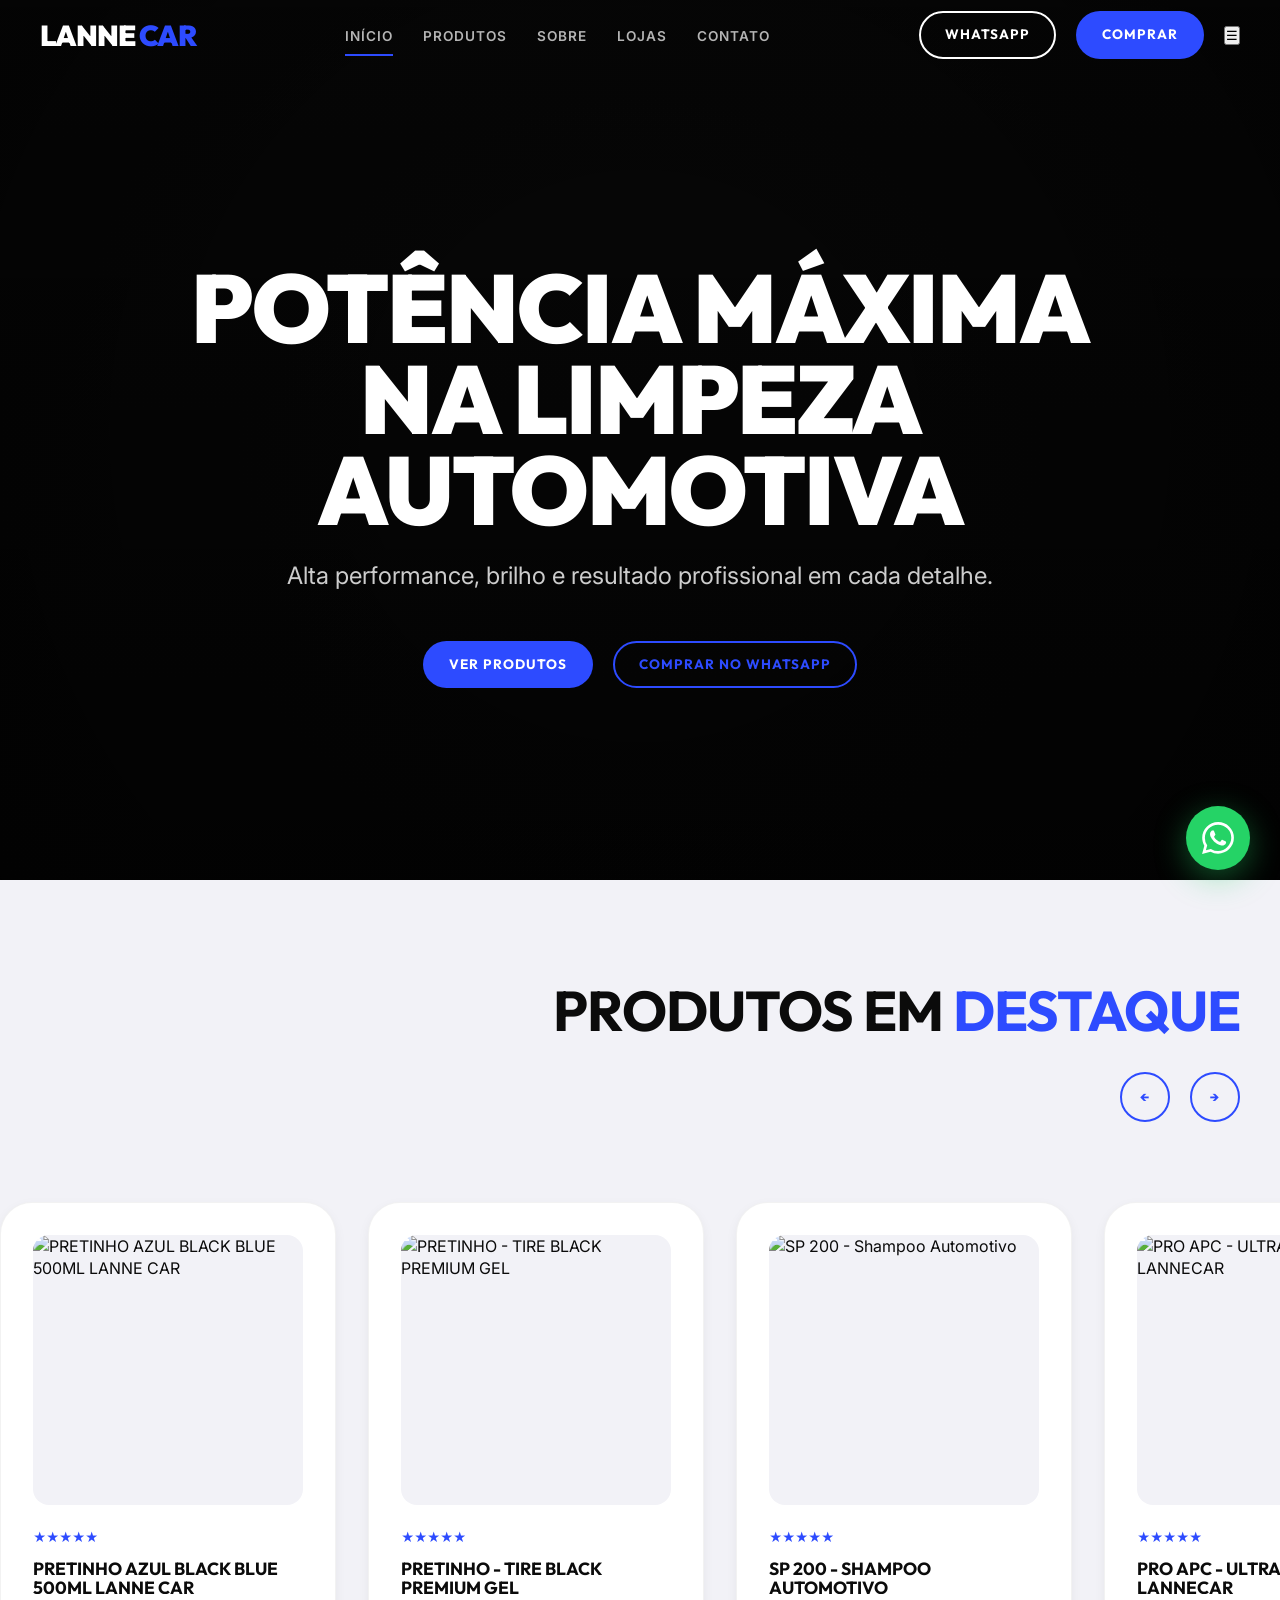
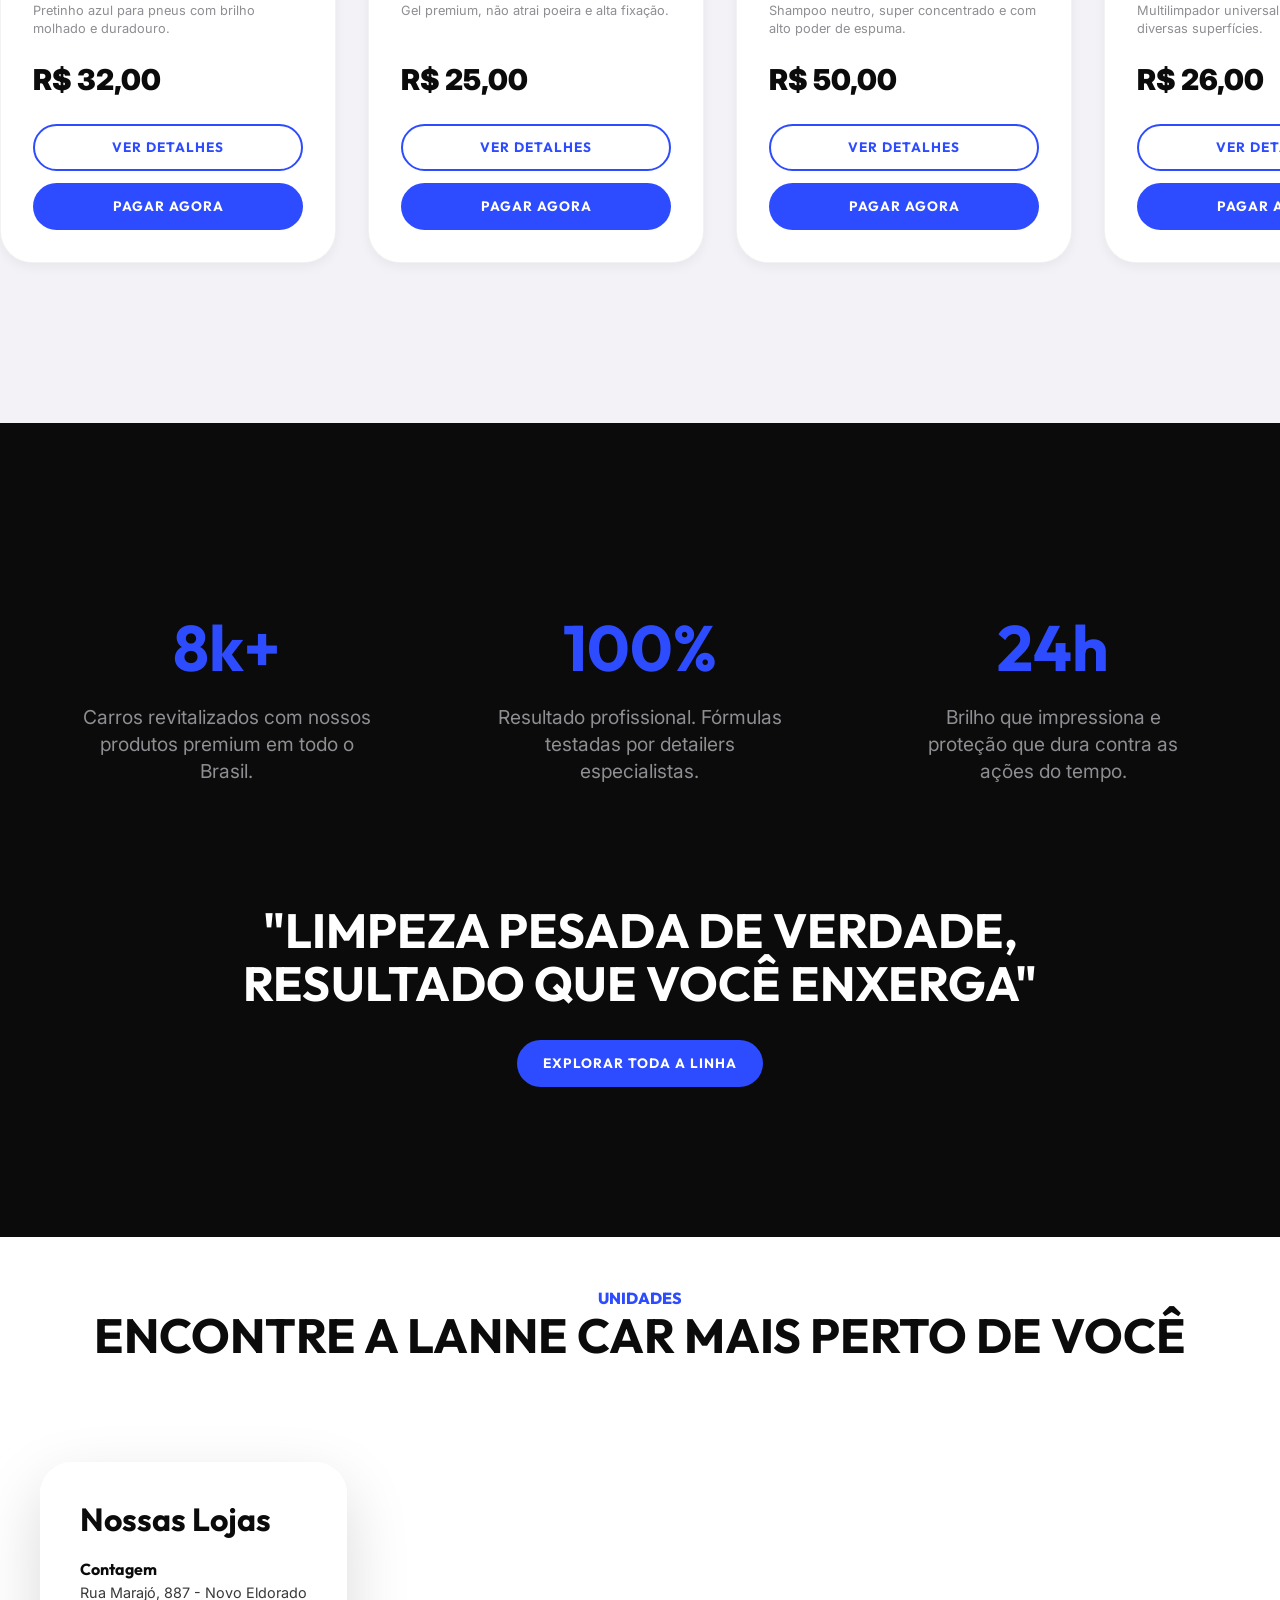
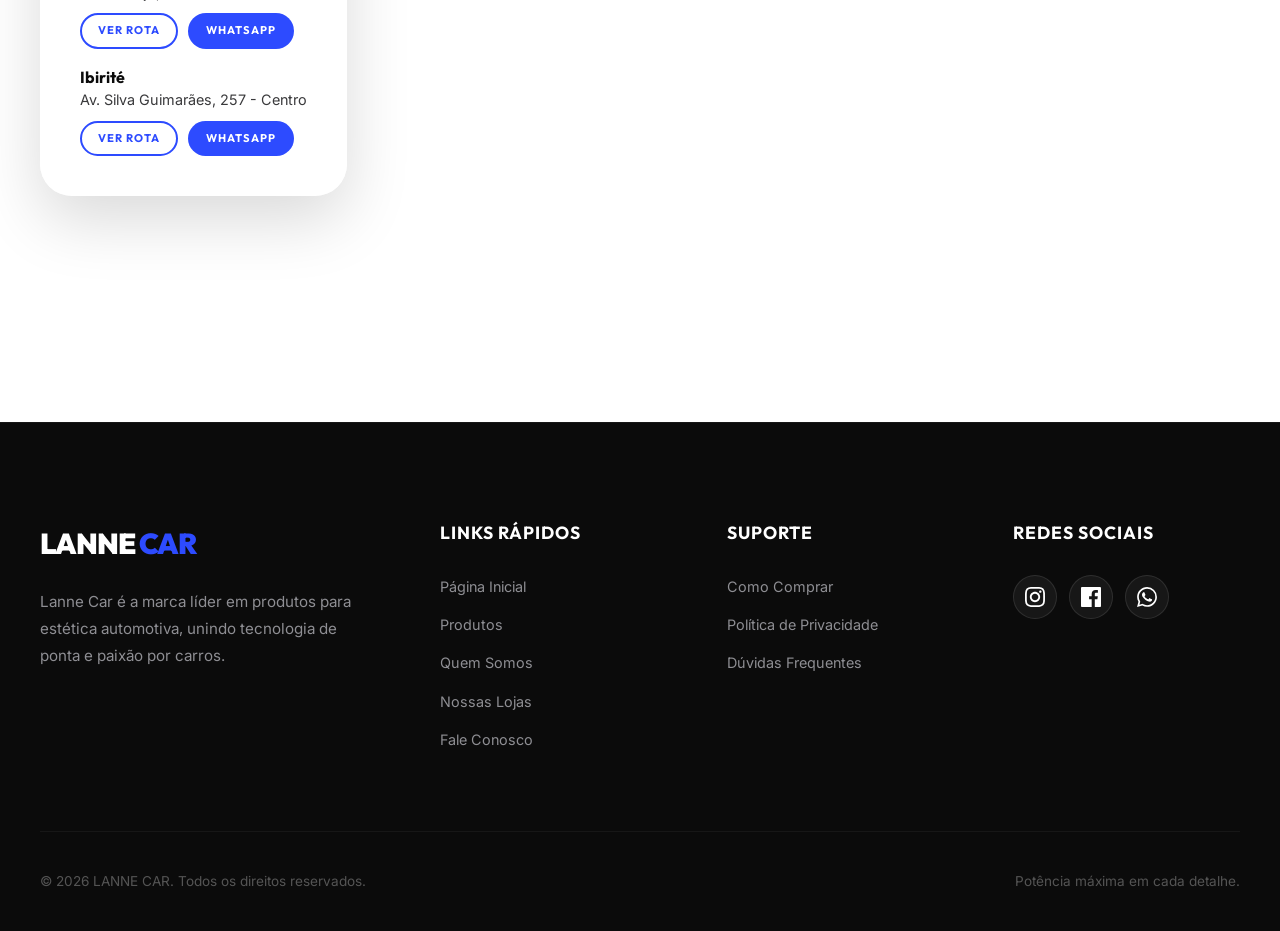
==== commit b9e80014: "atualização do site" ====
--- a/index.html
+++ b/index.html
@@ -15,37 +15,25 @@
 <body>
 
   <!-- Menu Mobile Overlay -->
-  <div class="menu-overlay" id="mobile-menu">
-    <button class="menu-close" id="close-menu">&times;</button>
-    <div class="container">
-      <nav class="mobile-nav">
-        <a href="index.html" class="mobile-link"><span>01</span> HOME</a>
-        <a href="produtos.html" class="mobile-link"><span>02</span> PRODUTOS</a>
-        <a href="sobre.html" class="mobile-link"><span>03</span> SOBRE</a>
-        <a href="lojas.html" class="mobile-link"><span>04</span> ONDE ENCONTRAR</a>
-        <a href="contato.html" class="mobile-link"><span>05</span> CONTATO</a>
-      </nav>
-      <div style="margin-top: 60px;">
-        <a href="#" class="btn btn-primary js-wpp-link" target="_blank" style="width: 100%;">FALAR NO WHATSAPP</a>
-      </div>
-    </div>
-  </div>
+  
 
   <!-- Header -->
   <header class="dark-hero" id="main-header">
     <div class="container header-inner">
       <a href="index.html" class="logo">LANNE<span>CAR</span></a>
-      <ul class="nav-menu">
-        <li><a href="index.html" class="nav-link active">Início</a></li>
-        <li><a href="produtos.html" class="nav-link">Produtos</a></li>
-        <li><a href="sobre.html" class="nav-link">Sobre</a></li>
-        <li><a href="lojas.html" class="nav-link">Lojas</a></li>
-        <li><a href="contato.html" class="nav-link">Contato</a></li>
-      </ul>
+      <nav>
+        <ul class="nav-menu">
+          <li><a href="index.html" class="nav-link active">Início</a></li>
+          <li><a href="produtos.html" class="nav-link">Produtos</a></li>
+          <li><a href="sobre.html" class="nav-link">Sobre</a></li>
+          <li><a href="lojas.html" class="nav-link">Lojas</a></li>
+          <li><a href="contato.html" class="nav-link">Contato</a></li>
+        </ul>
+      </nav>
       <div class="header-actions">
         <a href="#" class="btn btn-outline js-wpp-link" target="_blank">WhatsApp</a>
         <a href="produtos.html" class="btn btn-primary">Comprar</a>
-        <button id="open-menu" style="background:none; border:none; color:inherit; font-size: 1.5rem; cursor:pointer; display:none;" class="mobile-only-btn">☰</button>
+        <button id="open-menu" class="mobile-only-btn" aria-label="Abrir Menu">☰</button>
       </div>
     </div>
   </header>
@@ -54,7 +42,7 @@
     <!-- Hero Cinematográfico -->
     <section class="hero">
       <video class="hero-video" autoplay muted loop playsinline>
-        <source src="https://images.pexels.com/video-files/3011311/3011311-uhd_2560_1440_24fps.mp4" type="video/mp4">
+        <source src="https://images.pexels.com/video-files/2101183/2101183-uhd_2560_1440_30fps.mp4" type="video/mp4">
         Seu navegador não suporta vídeos.
       </video>
       <div class="hero-overlay"></div>
@@ -65,19 +53,17 @@
           <a href="produtos.html" class="btn btn-primary">Ver produtos</a>
           <a href="#" class="btn btn-outline js-wpp-link" target="_blank">Comprar no WhatsApp</a>
         </div>
-      </div>
     </section>
 
     <!-- Scroll Horizontal Interativo -->
     <section class="horizontal-scroll-section" id="featured-section">
-      <div class="container scroll-header">
+      <div class="container scroll-header" style="justify-content: center; text-align: center; flex-direction: column; gap: 20px;">
         <div class="scroll-title">
-          <span style="color: var(--color-primary); font-weight: 800; font-family: var(--font-heading); text-transform: uppercase; letter-spacing: 2px;">Venda Mais</span>
-          <h2>Destaques da Temporada</h2>
-        </div>
-        <div style="display: flex; gap: 10px;">
-          <button class="btn btn-outline" style="padding: 10px 15px;" id="scroll-prev">←</button>
-          <button class="btn btn-outline" style="padding: 10px 15px;" id="scroll-next">→</button>
+          <h2 style="font-size: clamp(2rem, 5vw, 3.5rem); letter-spacing: -1px;">PRODUTOS EM <span style="color: var(--color-primary);">DESTAQUE</span></h2>
+        </div>
+        <div style="display: flex; gap: 20px; margin-top: 10px;">
+          <button class="btn btn-outline" style="width: 50px; height: 50px; padding: 0; border-radius: 50%;" id="scroll-prev">←</button>
+          <button class="btn btn-outline" style="width: 50px; height: 50px; padding: 0; border-radius: 50%;" id="scroll-next">→</button>
         </div>
       </div>
       
@@ -145,33 +131,54 @@
 
   </main>
 
-  <!-- Footer -->
-  <footer style="background: var(--color-black); color: var(--color-white); border-top: 1px solid rgba(255,255,255,0.1); padding: 80px 0 40px;">
-    <div class="container" style="display: grid; grid-template-columns: 2fr 1fr 1fr; gap: 60px;">
-      <div>
-        <a href="index.html" class="logo" style="color: white; margin-bottom: 24px;">LANNE<span>CAR</span></a>
-        <p style="color: var(--color-light-gray); max-width: 400px;">Lanne Car é a marca líder em produtos para estética automotiva, unindo tecnologia de ponta e paixão por carros.</p>
-      </div>
-      <div>
-        <h4 style="margin-bottom: 24px; text-transform: uppercase;">Navegação</h4>
-        <ul style="display: flex; flex-direction: column; gap: 12px; color: var(--color-light-gray);">
-          <li><a href="produtos.html">Produtos</a></li>
-          <li><a href="sobre.html">Sobre Nós</a></li>
-          <li><a href="lojas.html">Nossas Lojas</a></li>
-          <li><a href="contato.html">Contato</a></li>
-        </ul>
-      </div>
-      <div>
-        <h4 style="margin-bottom: 24px; text-transform: uppercase;">Siga-nos</h4>
-        <div style="display: flex; gap: 15px;">
-          <a href="#" style="width: 40px; height: 40px; background: var(--color-dark-gray); border-radius: 50%; display: flex; align-items: center; justify-content: center; color: white;">IG</a>
-          <a href="#" style="width: 40px; height: 40px; background: var(--color-dark-gray); border-radius: 50%; display: flex; align-items: center; justify-content: center; color: white;">FB</a>
-          <a href="#" style="width: 40px; height: 40px; background: var(--color-dark-gray); border-radius: 50%; display: flex; align-items: center; justify-content: center; color: white;">YT</a>
-        </div>
-      </div>
-    </div>
-    <div class="container" style="margin-top: 60px; padding-top: 30px; border-top: 1px solid rgba(255,255,255,0.1); text-align: center; color: rgba(255,255,255,0.4); font-size: 0.8rem;">
-      <p>&copy; 2026 LANNE CAR PRODUTOS DE LIMPEZA. Todos os direitos reservados.</p>
+  <footer class="main-footer">
+    <div class="container">
+      <div class="footer-grid">
+        <div class="footer-brand">
+          <a href="index.html" class="logo">LANNE<span>CAR</span></a>
+          <p>Lanne Car é a marca líder em produtos para estética automotiva, unindo tecnologia de ponta e paixão por carros.</p>
+        </div>
+        
+        <div class="footer-column">
+          <h4>Links Rápidos</h4>
+          <ul class="footer-links">
+            <li><a href="index.html">Página Inicial</a></li>
+            <li><a href="produtos.html">Produtos</a></li>
+            <li><a href="sobre.html">Quem Somos</a></li>
+            <li><a href="lojas.html">Nossas Lojas</a></li>
+            <li><a href="contato.html">Fale Conosco</a></li>
+          </ul>
+        </div>
+
+        <div class="footer-column">
+          <h4>Suporte</h4>
+          <ul class="footer-links">
+            <li><a href="como-comprar.html">Como Comprar</a></li>
+            <li><a href="politica.html">Política de Privacidade</a></li>
+            <li><a href="contato.html">Dúvidas Frequentes</a></li>
+          </ul>
+        </div>
+
+        <div class="footer-column">
+          <h4>Redes Sociais</h4>
+          <div class="footer-social">
+            <a href="https://www.instagram.com/lannecar/" class="social-icon" aria-label="Instagram" target="_blank">
+              <svg viewBox="0 0 24 24"><path d="M12 2.163c3.204 0 3.584.012 4.85.07 3.252.148 4.771 1.691 4.919 4.919.058 1.265.069 1.645.069 4.849 0 3.205-.012 3.584-.069 4.849-.149 3.225-1.664 4.771-4.919 4.919-1.266.058-1.644.07-4.85.07-3.204 0-3.584-.012-4.849-.07-3.26-.149-4.771-1.699-4.919-4.92-.058-1.265-.07-1.644-.07-4.849 0-3.204.013-3.583.07-4.849.149-3.227 1.664-4.771 4.919-4.919 1.266-.057 1.645-.069 4.849-.069zm0-2.163c-3.259 0-3.667.014-4.947.072-4.358.2-6.78 2.618-6.98 6.98-.059 1.281-.073 1.689-.073 4.948 0 3.259.014 3.668.072 4.948.2 4.358 2.618 6.78 6.98 6.98 1.281.058 1.689.072 4.948.072 3.259 0 3.668-.014 4.948-.072 4.354-.2 6.782-2.618 6.979-6.98.059-1.28.073-1.689.073-4.948 0-3.259-.014-3.667-.072-4.947-.196-4.354-2.617-6.78-6.979-6.98-1.281-.059-1.69-.073-4.949-.073zm0 5.838c-3.403 0-6.162 2.759-6.162 6.162s2.759 6.163 6.162 6.163 6.162-2.759 6.162-6.163c0-3.403-2.759-6.162-6.162-6.162zm0 10.162c-2.209 0-4-1.79-4-4 0-2.209 1.791-4 4-4s4 1.791 4 4c0 2.21-1.791 4-4 4zm6.406-11.845c-.796 0-1.441.645-1.441 1.44s.645 1.44 1.441 1.44c.795 0 1.439-.645 1.439-1.44s-.644-1.44-1.439-1.44z"/></svg>
+            </a>
+            <a href="https://www.facebook.com/lannecaroficial/" class="social-icon" aria-label="Facebook" target="_blank">
+              <svg viewBox="0 0 24 24"><path d="M22.675 0h-21.35c-.732 0-1.325.593-1.325 1.325v21.351c0 .731.593 1.324 1.325 1.324h11.495v-9.294h-3.128v-3.622h3.128v-2.671c0-3.1 1.893-4.788 4.659-4.788 1.325 0 2.463.099 2.795.143v3.24l-1.918.001c-1.504 0-1.795.715-1.795 1.763v2.313h3.587l-.467 3.622h-3.12v9.293h6.116c.73 0 1.323-.593 1.323-1.325v-21.35c0-.732-.593-1.325-1.325-1.325z"/></svg>
+            </a>
+            <a href="#" class="social-icon js-wpp-link" aria-label="WhatsApp" target="_blank">
+              <svg viewBox="0 0 24 24"><path d="M17.472 14.382c-.297-.149-1.758-.867-2.03-.967-.273-.099-.471-.148-.67.15-.197.297-.767.966-.94 1.164-.173.199-.347.223-.644.075-.297-.15-1.255-.463-2.39-1.475-.883-.788-1.48-1.761-1.653-2.059-.173-.297-.018-.458.13-.606.134-.133.298-.347.446-.52.149-.174.198-.298.298-.497.099-.198.05-.371-.025-.52-.075-.149-.669-1.612-.916-2.207-.242-.579-.487-.5-.669-.51-.173-.008-.371-.01-.57-.01-.198 0-.52.074-.792.372-.272.297-1.04 1.016-1.04 2.479 0 1.462 1.065 2.875 1.213 3.074.149.198 2.096 3.2 5.077 4.487.709.306 1.262.489 1.694.625.712.227 1.36.195 1.871.118.571-.085 1.758-.719 2.006-1.413.248-.694.248-1.289.173-1.413-.074-.124-.272-.198-.57-.347m-5.421 7.403h-.004a9.87 9.87 0 01-5.031-1.378l-.361-.214-3.741.982.998-3.648-.235-.374a9.86 9.86 0 01-1.51-5.26c.001-5.45 4.436-9.884 9.888-9.884 2.64 0 5.122 1.03 6.988 2.898a9.825 9.825 0 012.893 6.994c-.003 5.45-4.437 9.884-9.885 9.884m8.413-18.297A11.815 11.815 0 0012.05 0C5.495 0 .16 5.335.157 11.892c0 2.096.547 4.142 1.588 5.945L.057 24l6.305-1.654a11.882 11.882 0 005.683 1.448h.005c6.554 0 11.89-5.335 11.893-11.893a11.821 11.821 0 00-3.48-8.413z"/></svg>
+            </a>
+          </div>
+        </div>
+      </div>
+      
+      <div class="footer-bottom">
+        <p>&copy; 2026 LANNE CAR. Todos os direitos reservados.</p>
+        <p>Potência máxima em cada detalhe.</p>
+      </div>
     </div>
   </footer>
 
@@ -179,6 +186,20 @@
   <a href="#" class="floating-wpp js-wpp-link" target="_blank">
     <svg viewBox="0 0 24 24" width="32" height="32" fill="white"><path d="M17.472 14.382c-.297-.149-1.758-.867-2.03-.967-.273-.099-.471-.148-.67.15-.197.297-.767.966-.94 1.164-.173.199-.347.223-.644.075-.297-.15-1.255-.463-2.39-1.475-.883-.788-1.48-1.761-1.653-2.059-.173-.297-.018-.458.13-.606.134-.133.298-.347.446-.52.149-.174.198-.298.298-.497.099-.198.05-.371-.025-.52-.075-.149-.669-1.612-.916-2.207-.242-.579-.487-.5-.669-.51-.173-.008-.371-.01-.57-.01-.198 0-.52.074-.792.372-.272.297-1.04 1.016-1.04 2.479 0 1.462 1.065 2.875 1.213 3.074.149.198 2.096 3.2 5.077 4.487.709.306 1.262.489 1.694.625.712.227 1.36.195 1.871.118.571-.085 1.758-.719 2.006-1.413.248-.694.248-1.289.173-1.413-.074-.124-.272-.198-.57-.347m-5.421 7.403h-.004a9.87 9.87 0 01-5.031-1.378l-.361-.214-3.741.982.998-3.648-.235-.374a9.86 9.86 0 01-1.51-5.26c.001-5.45 4.436-9.884 9.888-9.884 2.64 0 5.122 1.03 6.988 2.898a9.825 9.825 0 012.893 6.994c-.003 5.45-4.437 9.884-9.885 9.884m8.413-18.297A11.815 11.815 0 0012.05 0C5.495 0 .16 5.335.157 11.892c0 2.096.547 4.142 1.588 5.945L.057 24l6.305-1.654a11.882 11.882 0 005.683 1.448h.005c6.554 0 11.89-5.335 11.893-11.893a11.821 11.821 0 00-3.48-8.413z"/></svg>
   </a>
+
+  <!-- Mobile Menu Overlay -->
+  <div id="mobile-menu" class="menu-overlay">
+    <div class="menu-card">
+      <button id="close-menu" class="menu-close">×</button>
+      <nav class="mobile-nav">
+        <a href="index.html" class="mobile-link">Início</a>
+        <a href="produtos.html" class="mobile-link">Produtos</a>
+        <a href="sobre.html" class="mobile-link">Sobre</a>
+        <a href="lojas.html" class="mobile-link">Lojas</a>
+        <a href="contato.html" class="mobile-link">Contato</a>
+      </nav>
+    </div>
+  </div>
 
   <!-- scripts -->
   <script src="https://unpkg.com/leaflet@1.9.4/dist/leaflet.js"></script>
--- a/style.css
+++ b/style.css
@@ -72,7 +72,9 @@
 /* --- About Cinematic Sections --- */
 .about-hero {
   position: relative;
-  height: 90vh;
+  height: 100vh;
+  margin-top: -90px; /* Offset global body padding */
+  padding-top: 90px; /* Space for the header */
   display: flex;
   align-items: center;
   justify-content: center;
@@ -184,9 +186,10 @@
   font-family: var(--font-body);
   background-color: var(--color-white);
   color: var(--color-black);
-  line-height: 1.5;
+  line-height: 1.4; /* Slightly tighter line height */
   overflow-x: hidden;
   -webkit-font-smoothing: antialiased;
+  padding-top: 70px; /* Further reduced from 80px */
 }
 
 h1, h2, h3, h4, h5, h6 {
@@ -214,9 +217,9 @@
 /* --- Layout Components --- */
 .container {
   width: 100%;
-  max-width: 1440px;
+  max-width: 1360px; /* Slightly reduced from 1440px for tighter feel */
   margin: 0 auto;
-  padding: 0 40px;
+  padding: 0 40px; /* Reduced from 60px */
 }
 
 @media (max-width: 768px) {
@@ -224,7 +227,7 @@
 }
 
 .section {
-  padding: 120px 0;
+  padding: 50px 0; /* Further reduced from 80px */
 }
 
 @media (max-width: 768px) {
@@ -237,10 +240,10 @@
   top: 0;
   left: 0;
   width: 100%;
-  height: 90px;
-  display: flex;
-  align-items: center;
-  z-index: 1000;
+  height: 70px; /* Further reduced from 80px */
+  display: flex;
+  align-items: center;
+  z-index: 2000; /* Higher z-index to stay above all content */
   transition: var(--transition-smooth);
 }
 
@@ -261,6 +264,7 @@
   justify-content: space-between;
   align-items: center;
   width: 100%;
+  height: 100%; /* Ensure centering works within header height */
 }
 
 .logo {
@@ -284,7 +288,8 @@
 
 .nav-menu {
   display: flex;
-  gap: 40px;
+  gap: 30px; /* Adjusted gap for better balance */
+  align-items: center;
 }
 
 .nav-link {
@@ -312,7 +317,7 @@
 .nav-link::after {
   content: '';
   position: absolute;
-  bottom: 0;
+  bottom: -4px; /* Slightly lower to not touch text */
   left: 0;
   width: 0;
   height: 2px;
@@ -335,17 +340,18 @@
   display: inline-flex;
   align-items: center;
   justify-content: center;
-  padding: 14px 28px;
+  padding: 12px 24px; /* Standardized padding */
   border-radius: var(--radius-pill);
   font-family: var(--font-heading);
   font-weight: 700;
-  font-size: 0.9rem;
+  font-size: 0.85rem; /* Standardized font size */
   text-transform: uppercase;
   letter-spacing: 1px;
   cursor: pointer;
   transition: var(--transition-smooth);
-  border: none;
-  gap: 10px;
+  border: 2px solid transparent; /* Reserve space for borders */
+  gap: 8px;
+  white-space: nowrap;
 }
 
 .btn-primary {
@@ -385,6 +391,8 @@
   position: relative;
   width: 100%;
   height: 100vh;
+  margin-top: -90px; /* Offset the body padding to start from viewport top */
+  padding-top: 90px; /* Internal offset to keep content below header */
   display: flex;
   align-items: center;
   justify-content: center;
@@ -399,7 +407,7 @@
   width: 100%;
   height: 100%;
   object-fit: cover;
-  opacity: 0.6;
+  opacity: 0.75; /* Increased from 0.6 for more impact */
 }
 
 .hero-overlay {
@@ -408,8 +416,8 @@
   left: 0;
   width: 100%;
   height: 100%;
-  background: radial-gradient(circle at center, transparent 0%, rgba(0,0,0,0.4) 100%),
-              linear-gradient(to bottom, rgba(0,0,0,0.3) 0%, rgba(0,0,0,0.6) 100%);
+  background: radial-gradient(circle at center, transparent 20%, rgba(0,0,0,0.5) 100%),
+              linear-gradient(to bottom, rgba(0,0,0,0.4) 0%, rgba(0,0,0,0.7) 100%);
 }
 
 .hero-content {
@@ -418,15 +426,16 @@
   text-align: center;
   color: var(--color-white);
   max-width: 1000px;
+  padding: 0 40px; /* Add internal padding for safe spacing */
 }
 
 .hero-content h1 {
-  font-size: clamp(3rem, 8vw, 6rem);
+  font-size: clamp(2.5rem, 8vw, 6rem); /* Slightly smaller base for mobile */
   font-weight: 900;
   margin-bottom: 24px;
   text-transform: uppercase;
   letter-spacing: -2px;
-  line-height: 0.9;
+  line-height: 0.95;
   animation: slideInUp 1s cubic-bezier(0.4, 0, 0.2, 1) forwards;
 }
 
@@ -469,26 +478,33 @@
   display: flex;
   gap: 32px;
   overflow-x: auto;
-  padding: 20px 40px 60px;
+  padding: 20px 0 60px; /* Removed side padding, handled by container */
   scrollbar-width: none;
   scroll-snap-type: x mandatory;
   cursor: grab;
+  max-width: 1440px;
+  margin: 0 auto;
 }
 
 .scroll-container::-webkit-scrollbar { display: none; }
 
 .product-slide {
-  flex: 0 0 auto;
-  width: 450px;
-  scroll-snap-align: start;
   background: var(--color-white);
   border-radius: var(--radius-lg);
   padding: 32px;
   transition: var(--transition-smooth);
-  border: 1px solid rgba(0,0,0,0.05);
+  border: 1px solid rgba(0,0,0,0.05); /* Unified card borders */
   box-shadow: var(--shadow-sm);
   display: flex;
   flex-direction: column;
+  width: 100%; /* Flexible by default for grids */
+}
+
+/* Horizontal Scroll Specifics (Homepage) */
+.scroll-container .product-slide {
+  flex: 0 0 auto;
+  width: 336px; /* Exactly 4 cards visible (1440 - (3 * 32)) / 4 = 336 */
+  scroll-snap-align: start;
 }
 
 .product-slide:hover {
@@ -521,17 +537,57 @@
 }
 
 .slide-content h3 {
-  font-size: 1.5rem;
+  font-size: 1.1rem;
   margin-bottom: 8px;
+  text-transform: uppercase;
+  color: var(--color-black);
+  height: 2.2rem; /* Ensure consistent titles */
+  overflow: hidden;
+}
+
+.slide-description {
+  font-size: 0.8rem;
+  color: var(--color-light-gray);
+  margin-bottom: 20px;
+  display: -webkit-box;
+  -webkit-line-clamp: 2;
+  line-clamp: 2;
+  -webkit-box-orient: vertical;
+  overflow: hidden;
+  height: 2.4rem;
 }
 
 .slide-category {
   color: var(--color-primary);
   font-weight: 700;
+  font-size: 0.7rem;
+  text-transform: uppercase;
+  margin-bottom: 12px;
+  display: block;
+}
+
+.slide-rating {
+  margin-bottom: 12px;
+  color: var(--color-primary);
   font-size: 0.8rem;
-  text-transform: uppercase;
-  margin-bottom: 16px;
+}
+
+.slide-price {
+  font-size: 1.4rem;
+  font-weight: 900;
+  color: var(--color-primary); /* Blue as per photo */
+  margin-bottom: 24px;
   display: block;
+}
+
+.slide-actions {
+  display: flex;
+  flex-direction: column;
+  gap: 12px;
+}
+
+.slide-actions .btn {
+  width: 100% !important;
 }
 
 .slide-price {
@@ -617,45 +673,90 @@
   left: 0;
   width: 100%;
   height: 100vh;
-  background: var(--color-black);
+  background: rgba(0, 0, 0, 0.4);
+  backdrop-filter: blur(15px);
+  -webkit-backdrop-filter: blur(15px);
   z-index: 2000;
   display: flex;
-  flex-direction: column;
-  padding: 80px 40px;
-  transform: translateY(-100%);
-  transition: var(--transition-slow);
+  align-items: center;
+  justify-content: center;
+  visibility: hidden;
+  opacity: 0;
+  transition: all 0.5s cubic-bezier(0.16, 1, 0.3, 1);
+  padding: 20px;
 }
 
 .menu-overlay.open {
-  transform: translateY(0);
+  visibility: visible;
+  opacity: 1;
+}
+
+.menu-card {
+  background: rgba(255, 255, 255, 0.95);
+  width: 100%;
+  max-width: 400px;
+  border-radius: 30px;
+  padding: 40px;
+  box-shadow: 0 30px 60px rgba(0,0,0,0.3);
+  transform: scale(0.9);
+  transition: all 0.5s cubic-bezier(0.16, 1, 0.3, 1);
+  position: relative;
+}
+
+.menu-overlay.open .menu-card {
+  transform: scale(1);
 }
 
 .menu-close {
   position: absolute;
-  top: 30px;
-  right: 30px;
-  background: none;
+  top: 25px;
+  right: 25px;
+  width: 40px;
+  height: 40px;
+  background: var(--color-soft-gray);
   border: none;
-  color: var(--color-white);
-  font-size: 2rem;
+  border-radius: 50%;
+  color: var(--color-black);
+  font-size: 1.5rem;
+  line-height: 1;
   cursor: pointer;
+  display: flex;
+  align-items: center;
+  justify-content: center;
+  transition: var(--transition-smooth);
+}
+
+.menu-close:hover {
+  background: var(--color-primary);
+  color: var(--color-white);
 }
 
 .mobile-nav {
   display: flex;
   flex-direction: column;
-  gap: 40px;
-  margin-top: 60px;
+  gap: 15px;
+  margin-top: 20px;
 }
 
 .mobile-link {
-  font-size: 3rem;
+  font-size: 1.4rem;
   font-family: var(--font-heading);
-  font-weight: 800;
-  color: var(--color-white);
-  text-transform: uppercase;
-  border-bottom: 1px solid rgba(255,255,255,0.1);
-  padding-bottom: 10px;
+  font-weight: 700;
+  color: var(--color-black);
+  text-decoration: none;
+  padding: 15px 0;
+  border-bottom: 1px solid rgba(0,0,0,0.05);
+  transition: var(--transition-smooth);
+  display: block;
+}
+
+.mobile-link:last-child {
+  border-bottom: none;
+}
+
+.mobile-link:hover {
+  color: var(--color-primary);
+  padding-left: 10px;
 }
 
 .mobile-link span {
@@ -674,16 +775,254 @@
 }
 
 /* --- Responsive Helpers --- */
+@media (max-width: 1200px) {
+  .nav-menu { gap: 20px; }
+  .logo { font-size: 1.5rem; }
+}
+
 @media (max-width: 992px) {
   .nav-menu, .header-actions .btn-outline { display: none; }
+  .mobile-only-btn { display: block !important; }
   .product-slide { width: 350px; }
   .scroll-title h2 { font-size: 2.5rem; }
-  .impact-grid { grid-template-columns: 1fr; }
+  .impact-grid { grid-template-columns: 1fr; gap: 40px; }
+  .map-card { 
+      position: static; 
+      width: 100%; 
+      max-width: none; 
+      margin-bottom: 40px;
+      border-radius: 0;
+  }
+  #map-section { height: auto; display: flex; flex-direction: column; }
+  #map { height: 400px; }
+}
+
+@media (max-width: 768px) {
+    .container { padding: 0 24px; }
+    .btn { padding: 10px 20px; font-size: 0.8rem; }
+    .hero-btns { flex-direction: column; width: 100%; max-width: 300px; margin: 0 auto; }
 }
 
 @media (max-width: 576px) {
   .container { padding: 0 20px; }
-  .hero-btns { flex-direction: column; }
-  .product-slide { width: 300px; }
-  .map-card { left: 10px; right: 10px; top: auto; bottom: 20px; }
-}
+  .product-slide { width: 280px; }
+}
+
+/* --- Contact Page Specifics --- */
+.contact-container {
+    display: grid; 
+    grid-template-columns: 1fr 1.5fr; 
+    gap: 80px; 
+    align-items: start;
+}
+
+.label-accent {
+    color: var(--color-primary); 
+    font-weight: 800; 
+    font-family: var(--font-heading); 
+    text-transform: uppercase;
+}
+
+.contact-title {
+    font-size: clamp(2rem, 5vw, 4rem); 
+    text-transform: uppercase; 
+    margin: 10px 0 30px;
+}
+
+.contact-desc {
+    color: var(--color-light-gray); 
+    font-size: 1.1rem; 
+    margin-bottom: 40px;
+}
+
+.contact-methods {
+    display: flex; 
+    flex-direction: column; 
+    gap: 30px;
+}
+
+.method-label {
+    text-transform: uppercase; 
+    margin-bottom: 10px;
+}
+
+.method-link {
+    color: var(--color-primary); 
+    font-weight: 700; 
+    font-size: 1.2rem;
+}
+
+.method-text {
+    color: var(--color-light-gray); 
+    font-size: 1.2rem;
+}
+
+.method-subtext {
+    color: var(--color-light-gray); 
+    font-size: 0.9rem;
+}
+
+.form-meta {
+    text-align: center; 
+    margin-top: 20px; 
+    font-size: 0.75rem; 
+    color: var(--color-light-gray);
+}
+
+@media (max-width: 992px) {
+    .contact-container {
+        grid-template-columns: 1fr;
+        gap: 60px;
+    }
+}
+
+/* --- Floating Components --- */
+.floating-wpp {
+  position: fixed;
+  bottom: 30px;
+  right: 30px;
+  width: 64px;
+  height: 64px;
+  background: #25D366;
+  border-radius: 50%;
+  display: flex;
+  align-items: center;
+  justify-content: center;
+  box-shadow: 0 8px 32px rgba(37, 211, 102, 0.4);
+  z-index: 3000;
+  transition: var(--transition-smooth);
+}
+
+.floating-wpp:hover {
+  transform: translateY(-8px) scale(1.1);
+  box-shadow: 0 12px 48px rgba(37, 211, 102, 0.6);
+}
+
+.floating-wpp svg {
+    width: 32px;
+    height: 32px;
+}
+
+/* --- Global Footer --- */
+.main-footer {
+  background-color: var(--color-black);
+  color: var(--color-white);
+  padding: 100px 0 40px;
+  border-top: 1px solid rgba(255, 255, 255, 0.05);
+  font-family: var(--font-body);
+}
+
+.footer-grid {
+  display: grid;
+  grid-template-columns: 1.5fr 1fr 1fr 1fr;
+  gap: 60px;
+  margin-bottom: 80px;
+}
+
+.footer-brand .logo {
+  color: var(--color-white);
+  margin-bottom: 24px;
+}
+
+.footer-brand p {
+  color: var(--color-light-gray);
+  line-height: 1.8;
+  font-size: 0.95rem;
+  max-width: 320px;
+}
+
+.footer-column h4 {
+  color: var(--color-white);
+  font-size: 1.1rem;
+  margin-bottom: 32px;
+  text-transform: uppercase;
+  letter-spacing: 1px;
+}
+
+.footer-links {
+  display: flex;
+  flex-direction: column;
+  gap: 16px;
+}
+
+.footer-links a {
+  color: var(--color-light-gray);
+  font-size: 0.9rem;
+  transition: var(--transition-fast);
+  width: fit-content;
+}
+
+.footer-links a:hover {
+  color: var(--color-primary);
+  transform: translateX(5px);
+}
+
+.footer-social {
+  display: flex;
+  gap: 12px;
+}
+
+.social-icon {
+  width: 44px;
+  height: 44px;
+  background: rgba(255, 255, 255, 0.05);
+  border-radius: 50%;
+  display: flex;
+  align-items: center;
+  justify-content: center;
+  color: var(--color-white);
+  transition: var(--transition-smooth);
+  border: 1px solid rgba(255, 255, 255, 0.1);
+}
+
+.social-icon:hover {
+  background: var(--color-primary);
+  border-color: var(--color-primary);
+  transform: translateY(-5px);
+  box-shadow: 0 10px 20px rgba(45, 75, 255, 0.3);
+}
+
+.social-icon svg {
+  width: 20px;
+  height: 20px;
+  fill: currentColor;
+}
+
+.footer-bottom {
+  padding-top: 40px;
+  border-top: 1px solid rgba(255, 255, 255, 0.05);
+  display: flex;
+  justify-content: space-between;
+  align-items: center;
+  color: rgba(255, 255, 255, 0.3);
+  font-size: 0.85rem;
+}
+
+.footer-bottom p {
+  margin: 0;
+}
+
+@media (max-width: 1200px) {
+  .footer-grid {
+    grid-template-columns: 1fr 1fr;
+    gap: 40px;
+  }
+}
+
+@media (max-width: 768px) {
+  .main-footer {
+    padding: 80px 0 30px;
+  }
+  
+  .footer-grid {
+    grid-template-columns: 1fr;
+    gap: 50px;
+    margin-bottom: 60px;
+  }
+  
+  .footer-bottom {
+    flex-direction: column;
+    gap: 20px;
+    text-align: center;
+  }
+}
